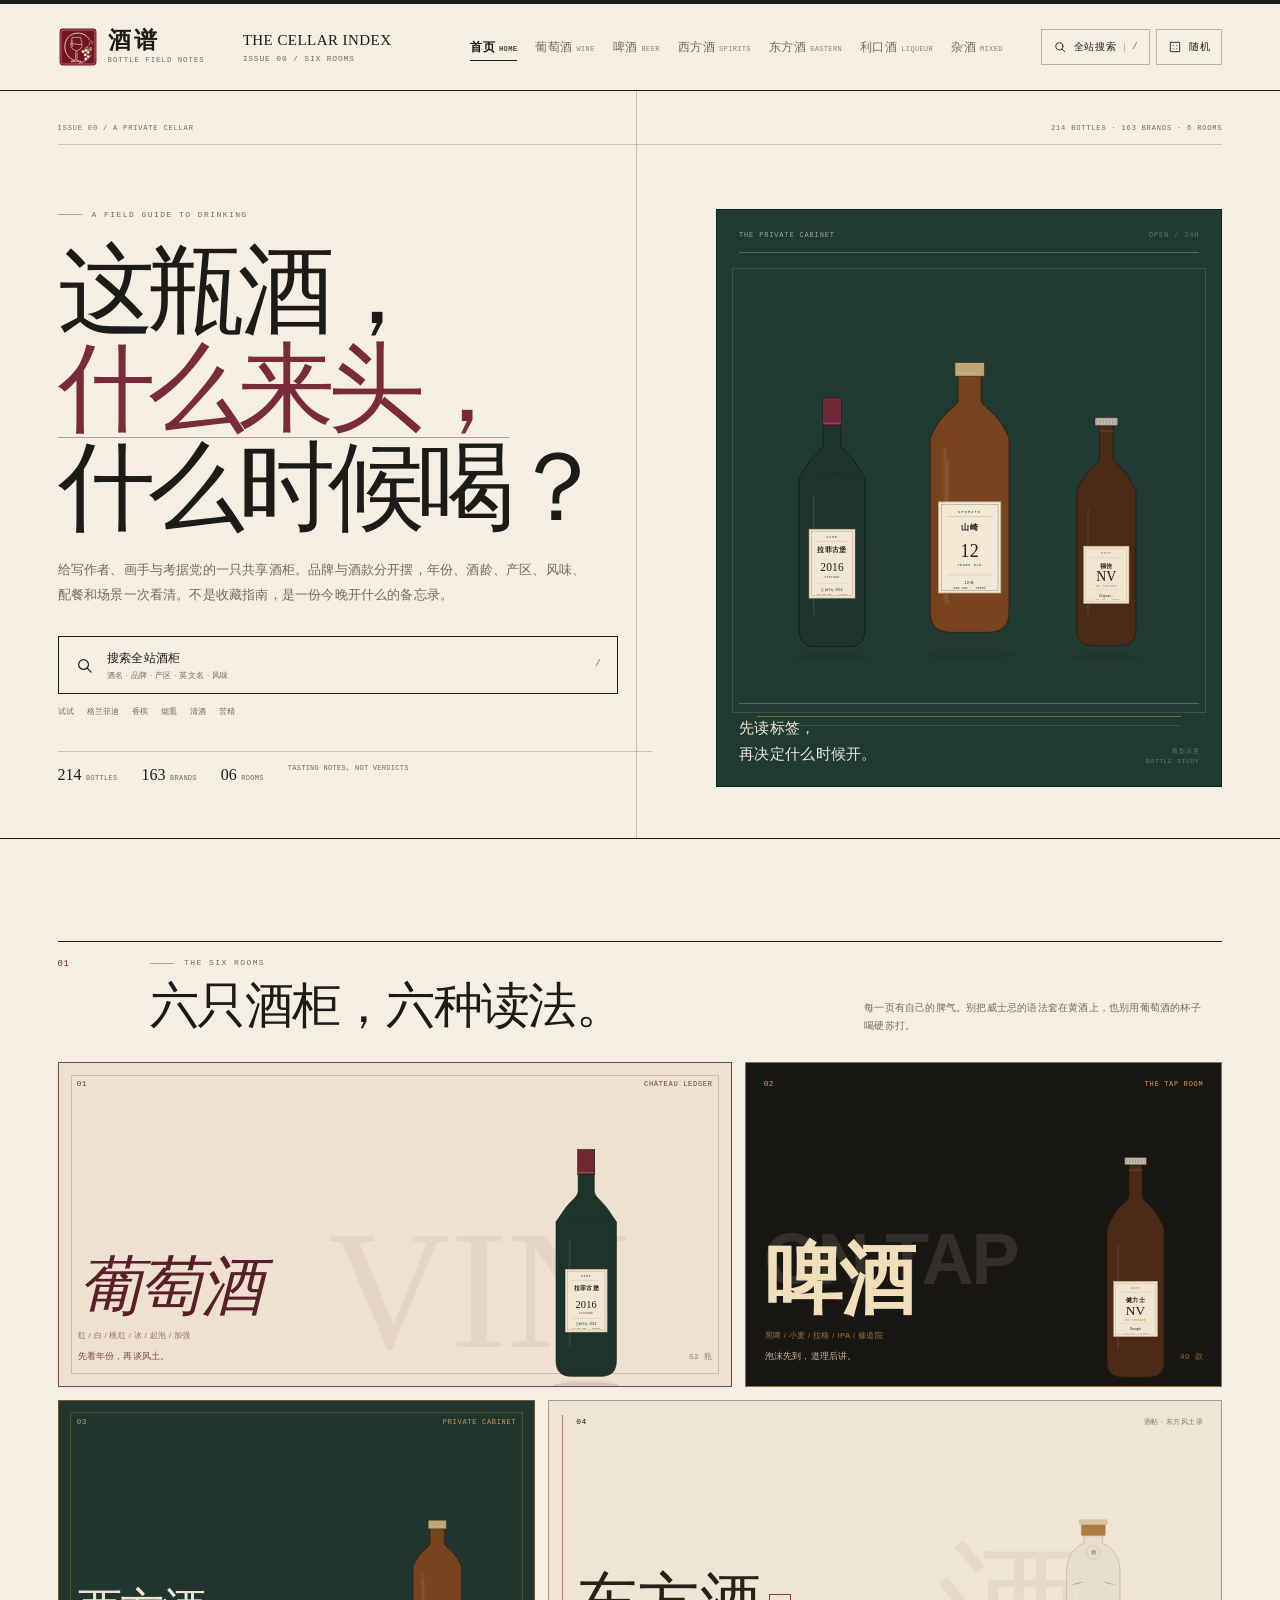
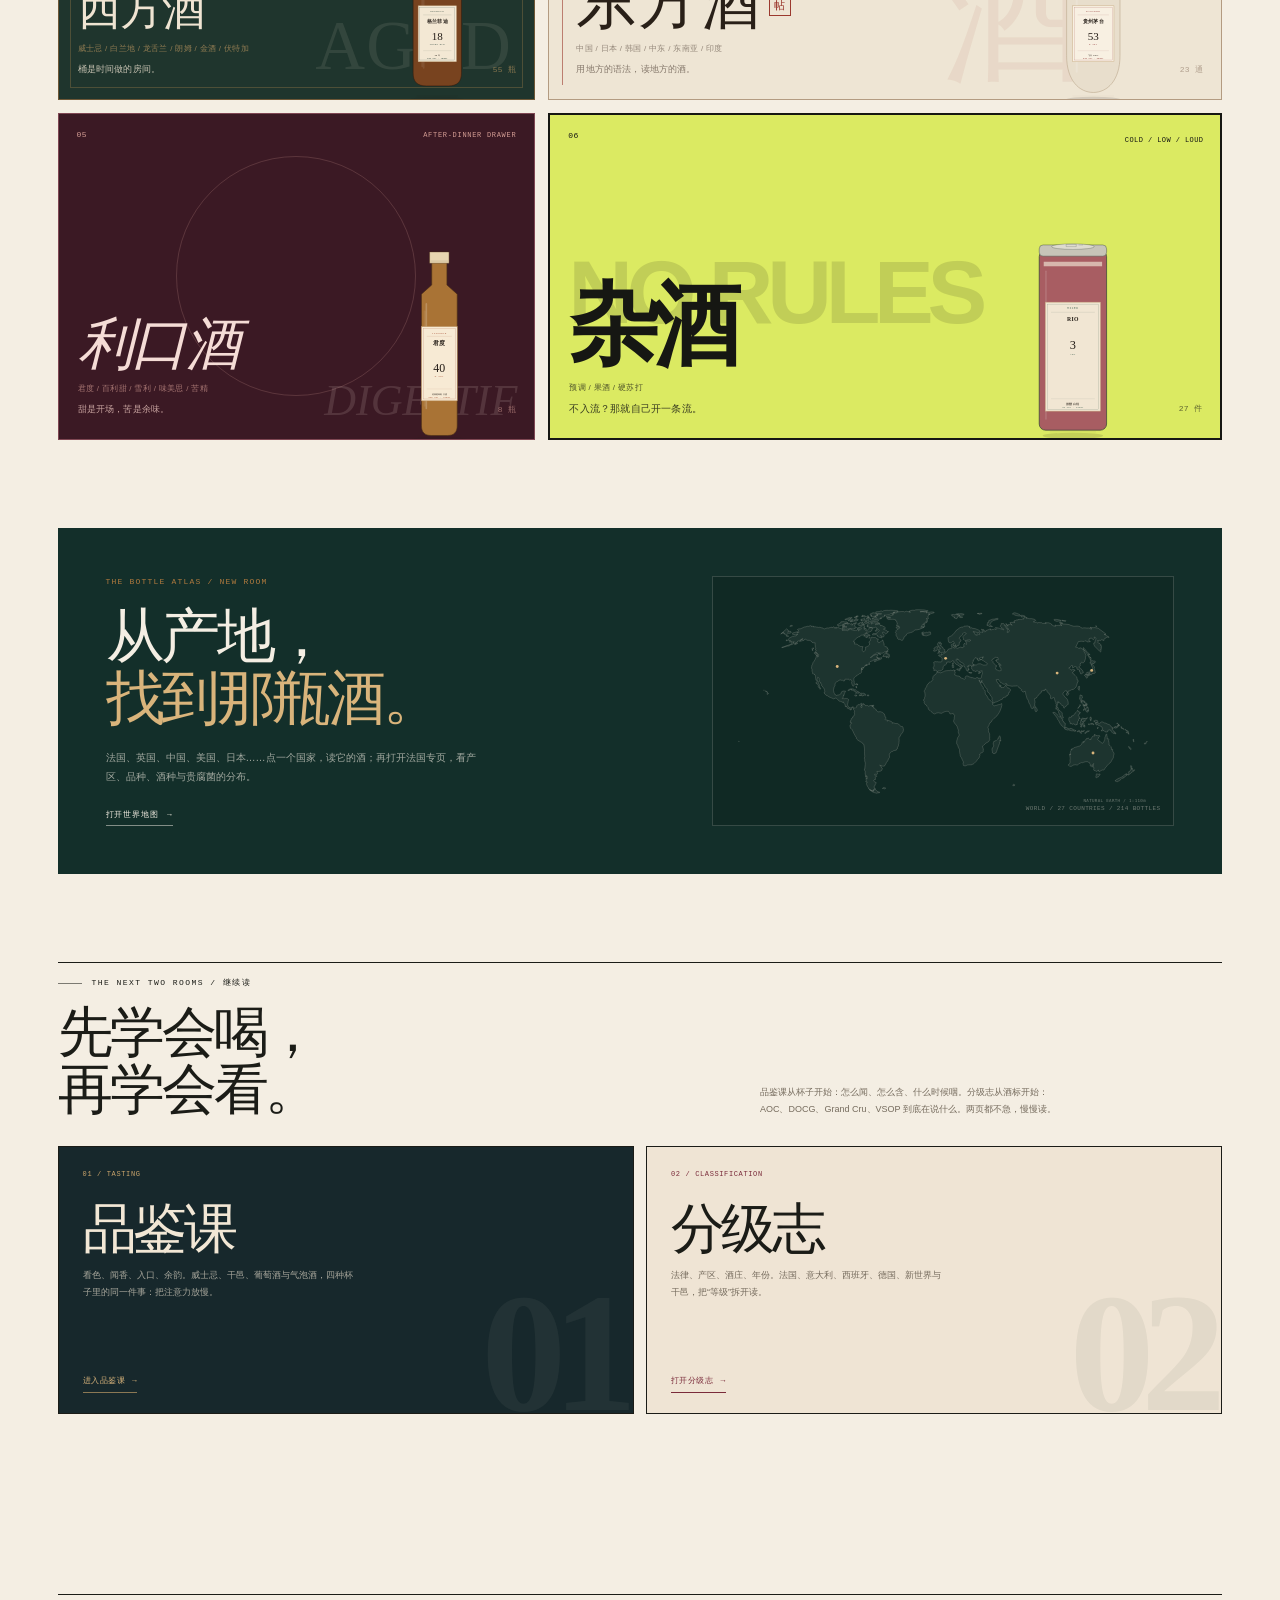
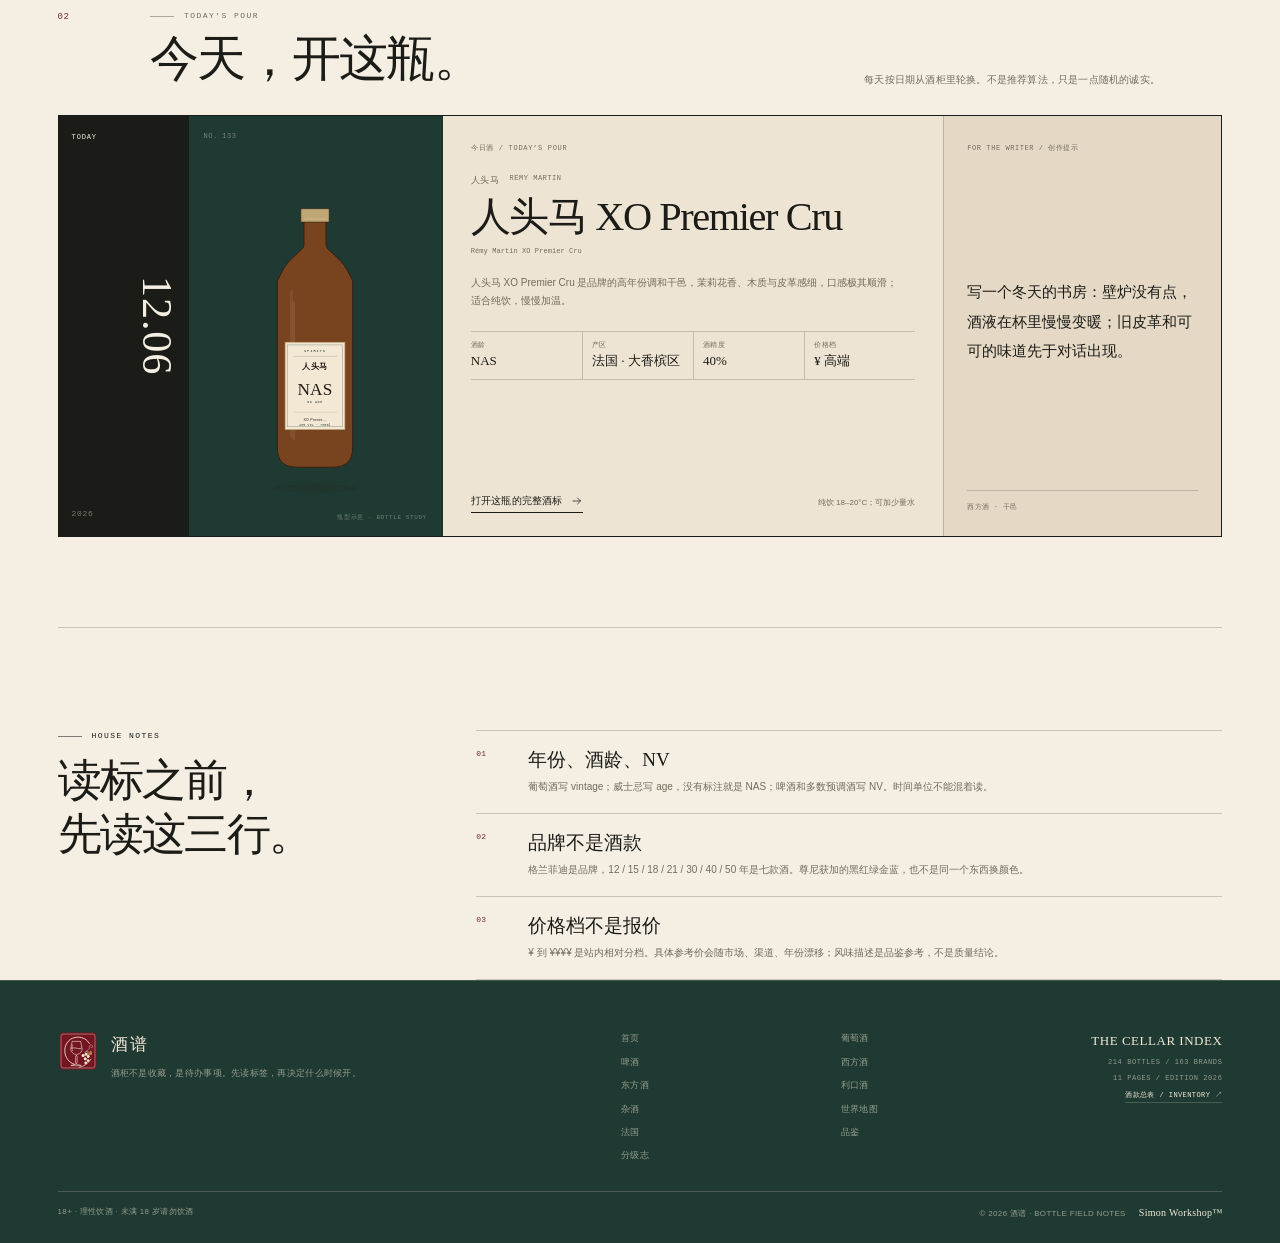
==== index.html @ 6ea775eb "Initial commit: 酒谱 alcohol_map" ====
<!doctype html>
<html lang="zh-CN">
<head>
<meta charset="utf-8">
<meta name="viewport" content="width=device-width, initial-scale=1">
<meta name="color-scheme" content="light">
<meta name="theme-color" content="#f4eee3">
<title>酒谱 · 这瓶酒，什么来头，什么时候喝？</title>
<meta name="description" content="A field guide to bottles, labels and the right moment to open them.">
<link rel="icon" href="favicon.svg" type="image/svg+xml">
<link rel="stylesheet" href="styles.css">
<link rel="stylesheet" href="css/core.css">
<link rel="stylesheet" href="css/home.css">
</head>
<body data-page="home" class="page-home">
<div class="page-veil" aria-hidden="true">
  <div class="page-veil-inner">
    <span class="page-veil-no">00 / INDEX</span>
    <strong>酒谱</strong>
    <em>THE CELLAR INDEX</em>
    <span class="page-veil-line"></span>
    <small>A FIELD GUIDE TO DRINKING · 酒谱</small>
  </div>
</div>
<a class="skip-link" href="#main">跳到主要内容</a><header class="app-head head-home">
  <div class="head-shell shell">
    <a class="app-brand" href="index.html" aria-label="酒谱首页">
      <span class="brand-seal" aria-hidden="true">谱</span>
      <span class="brand-type">酒谱<small>BOTTLE FIELD NOTES</small></span>
    </a>
    <div class="head-context"><strong>THE CELLAR INDEX</strong><span>ISSUE 00 / SIX ROOMS</span></div>
    <nav class="app-nav" aria-label="酒类导航">
        <a class="app-nav-link" href="index.html" aria-current="page"><span>首页</span><small>HOME</small></a>
        <a class="app-nav-link" href="wine.html"><span>葡萄酒</span><small>WINE</small></a>
        <a class="app-nav-link" href="beer.html"><span>啤酒</span><small>BEER</small></a>
        <a class="app-nav-link" href="spirits.html"><span>西方酒</span><small>SPIRITS</small></a>
        <a class="app-nav-link" href="eastern.html"><span>东方酒</span><small>EASTERN</small></a>
        <a class="app-nav-link" href="liqueur.html"><span>利口酒</span><small>LIQUEUR</small></a>
        <a class="app-nav-link" href="mixed.html"><span>杂酒</span><small>MIXED</small></a>
    </nav>
    <div class="head-tools">
      <button class="tool-search" type="button" data-open-search aria-label="搜索全站，快捷键斜杠"><svg class="icon" viewBox="0 0 24 24" aria-hidden="true" focusable="false"><circle cx="10.8" cy="10.8" r="6.2"></circle><path d="m15.4 15.4 5 5"></path></svg><span>全站搜索</span><kbd>/</kbd></button>
      <button class="tool-random" type="button" data-random aria-label="随机一瓶"><svg class="icon" viewBox="0 0 24 24" aria-hidden="true" focusable="false"><rect x="4" y="4" width="16" height="16" rx="1"></rect><circle cx="9" cy="9" r="1" fill="currentColor" stroke="none"></circle><circle cx="15" cy="9" r="1" fill="currentColor" stroke="none"></circle><circle cx="9" cy="15" r="1" fill="currentColor" stroke="none"></circle><circle cx="15" cy="15" r="1" fill="currentColor" stroke="none"></circle></svg><span>随机</span></button>
    </div>
  </div>
</header>
<main id="main" class="home-page">
  <section class="home-cover">
    <div class="cover-shell shell">
      <div class="cover-topline"><span>ISSUE 00 / A PRIVATE CELLAR</span><span><span data-total-bottles>214</span> BOTTLES · <span data-total-brands>163</span> BRANDS · 6 ROOMS</span></div>
      <div class="cover-grid">
        <div class="cover-copy">
          <p class="kicker">A FIELD GUIDE TO DRINKING</p>
          <h1 class="cover-title"><span>这瓶酒，</span><span><em>什么来头，</em></span><span>什么时候喝？</span></h1>
          <p class="cover-lede">给写作者、画手与考据党的一只共享酒柜。品牌与酒款分开摆，年份、酒龄、产区、风味、配餐和场景一次看清。不是收藏指南，是一份今晚开什么的备忘录。</p>
          <button class="cover-search" type="button" data-open-search>
            <svg class="icon" viewBox="0 0 24 24" aria-hidden="true" focusable="false"><circle cx="10.8" cy="10.8" r="6.2"></circle><path d="m15.4 15.4 5 5"></path></svg><span><strong>搜索全站酒柜</strong><small>酒名 · 品牌 · 产区 · 英文名 · 风味</small></span><kbd>/</kbd>
          </button>
          <div class="cover-shortcuts"><span>试试</span><button type="button" data-search-term="格兰菲迪">格兰菲迪</button><button type="button" data-search-term="香槟">香槟</button><button type="button" data-search-term="烟熏">烟熏</button><button type="button" data-search-term="清酒">清酒</button><button type="button" data-search-term="苦精">苦精</button></div>
          <div class="cover-stats">
            <span><strong data-total-bottles>—</strong> bottles</span>
            <span><strong data-total-brands>—</strong> brands</span>
            <span><strong data-total-categories>06</strong> rooms</span>
            <span>tasting notes, not verdicts</span>
          </div>
        </div>
        <aside class="cover-cabinet" aria-label="封面酒柜：三瓶代表酒，瓶型示意">
          <div class="cabinet-head"><span>THE PRIVATE CABINET</span><span>OPEN / 24H</span></div>
          <div class="cabinet-stage">
            <figure class="page-bottle cabinet-bottle cabinet-bottle-1">
  <span class="page-bottle-art" data-bottle-art="lafite-2016"></span>
  <figcaption>WINE · LAFITE 2016</figcaption>
</figure>
            <figure class="page-bottle cabinet-bottle cabinet-bottle-2">
  <span class="page-bottle-art" data-bottle-art="yamazaki-12"></span>
  <figcaption>SPIRITS · YAMAZAKI 12</figcaption>
</figure>
            <figure class="page-bottle cabinet-bottle cabinet-bottle-3">
  <span class="page-bottle-art" data-bottle-art="hoegaarden-white"></span>
  <figcaption>BEER · HOEGAARDEN</figcaption>
</figure>
          </div>
          <div class="cabinet-foot"><p>先读标签，<br>再决定什么时候开。</p><span>瓶型示意<br>BOTTLE STUDY</span></div>
        </aside>
      </div>
    </div>
  </section>

  <section class="rooms-section shell" id="categories" aria-labelledby="roomsHeading">
    <div class="section-marker"><span class="marker-no">01</span><p class="kicker">THE SIX ROOMS</p><h2 id="roomsHeading">六只酒柜，六种读法。</h2><p>每一页有自己的脾气。别把威士忌的语法套在黄酒上，也别用葡萄酒的杯子喝硬苏打。</p></div>
    <div class="rooms-grid">
      <a class="room-card room-wine" href="wine.html">
  <span class="room-no">01</span>
  <span class="room-en">CHÂTEAU LEDGER</span>
  <span class="room-art" data-bottle-art="lafite-2016" aria-hidden="true"></span>
  <strong class="room-title">葡萄酒</strong>
  <span class="room-types">红 / 白 / 桃红 / 冰 / 起泡 / 加强</span>
  <span class="room-note">先看年份，再谈风土。</span>
  <span class="room-count" data-category-count="wine">—</span>
  <span class="room-go">进入酒柜 <svg class="icon" viewBox="0 0 24 24" aria-hidden="true" focusable="false"><path d="M4 12h15"></path><path d="m13 6 6 6-6 6"></path></svg></span>
</a><a class="room-card room-beer" href="beer.html">
  <span class="room-no">02</span>
  <span class="room-en">THE TAP ROOM</span>
  <span class="room-art" data-bottle-art="guinness-draught" aria-hidden="true"></span>
  <strong class="room-title">啤酒</strong>
  <span class="room-types">黑啤 / 小麦 / 拉格 / IPA / 修道院</span>
  <span class="room-note">泡沫先到，道理后讲。</span>
  <span class="room-count" data-category-count="beer">—</span>
  <span class="room-go">进入酒柜 <svg class="icon" viewBox="0 0 24 24" aria-hidden="true" focusable="false"><path d="M4 12h15"></path><path d="m13 6 6 6-6 6"></path></svg></span>
</a><a class="room-card room-spirits" href="spirits.html">
  <span class="room-no">03</span>
  <span class="room-en">PRIVATE CABINET</span>
  <span class="room-art" data-bottle-art="glenfiddich-18" aria-hidden="true"></span>
  <strong class="room-title">西方酒</strong>
  <span class="room-types">威士忌 / 白兰地 / 龙舌兰 / 朗姆 / 金酒 / 伏特加</span>
  <span class="room-note">桶是时间做的房间。</span>
  <span class="room-count" data-category-count="spirits">—</span>
  <span class="room-go">进入酒柜 <svg class="icon" viewBox="0 0 24 24" aria-hidden="true" focusable="false"><path d="M4 12h15"></path><path d="m13 6 6 6-6 6"></path></svg></span>
</a><a class="room-card room-eastern" href="eastern.html">
  <span class="room-no">04</span>
  <span class="room-en">酒帖 · 东方风土录</span>
  <span class="room-art" data-bottle-art="moutai-feitian" aria-hidden="true"></span>
  <strong class="room-title">东方酒</strong>
  <span class="room-types">中国 / 日本 / 韩国 / 中东 / 东南亚 / 印度</span>
  <span class="room-note">用地方的语法，读地方的酒。</span>
  <span class="room-count" data-category-count="eastern">—</span>
  <span class="room-go">进入酒柜 <svg class="icon" viewBox="0 0 24 24" aria-hidden="true" focusable="false"><path d="M4 12h15"></path><path d="m13 6 6 6-6 6"></path></svg></span>
</a><a class="room-card room-liqueur" href="liqueur.html">
  <span class="room-no">05</span>
  <span class="room-en">AFTER-DINNER DRAWER</span>
  <span class="room-art" data-bottle-art="cointreau-orange" aria-hidden="true"></span>
  <strong class="room-title">利口酒</strong>
  <span class="room-types">君度 / 百利甜 / 雪利 / 味美思 / 苦精</span>
  <span class="room-note">甜是开场，苦是余味。</span>
  <span class="room-count" data-category-count="liqueur">—</span>
  <span class="room-go">进入酒柜 <svg class="icon" viewBox="0 0 24 24" aria-hidden="true" focusable="false"><path d="M4 12h15"></path><path d="m13 6 6 6-6 6"></path></svg></span>
</a><a class="room-card room-mixed" href="mixed.html">
  <span class="room-no">06</span>
  <span class="room-en">THE COOLER ISSUE</span>
  <span class="room-art" data-bottle-art="rio-microv-peach" aria-hidden="true"></span>
  <strong class="room-title">杂酒</strong>
  <span class="room-types">预调 / 果酒 / 硬苏打</span>
  <span class="room-note">不入流？那就自己开一条流。</span>
  <span class="room-count" data-category-count="mixed">—</span>
  <span class="room-go">进入酒柜 <svg class="icon" viewBox="0 0 24 24" aria-hidden="true" focusable="false"><path d="M4 12h15"></path><path d="m13 6 6 6-6 6"></path></svg></span>
</a>
    </div>
  </section>

  <section class="home-atlas shell" aria-labelledby="homeAtlasHeading" data-reveal>
    <a class="home-atlas-link" href="map.html">
      <div class="home-atlas-copy">
        <span class="home-atlas-kicker">THE BOTTLE ATLAS / NEW ROOM</span>
        <h2 id="homeAtlasHeading">从产地，<br><em>找到那瓶酒。</em></h2>
        <p>法国、英国、中国、美国、日本……点一个国家，读它的酒；再打开法国专页，看产区、品种、酒种与贵腐菌的分布。</p>
        <span class="home-atlas-cta">打开世界地图 <span aria-hidden="true">→</span></span>
      </div>
      <div class="home-atlas-map" aria-hidden="true">
        <img src="assets/world-mini.svg" alt="">
        <span class="home-atlas-coord">WORLD / 27 COUNTRIES / 214 BOTTLES</span>
      </div>
    </a>
  </section>

  <section class="home-study shell" aria-labelledby="studyHeading" data-reveal>
    <div class="home-study-head">
      <div>
        <p class="kicker">THE NEXT TWO ROOMS / 继续读</p>
        <h2 id="studyHeading">先学会喝，<br>再学会看。</h2>
      </div>
      <p>品鉴课从杯子开始：怎么闻、怎么含、什么时候咽。分级志从酒标开始：AOC、DOCG、Grand Cru、VSOP 到底在说什么。两页都不急，慢慢读。</p>
    </div>
    <div class="study-grid">
      <a class="study-card study-tasting" href="tasting.html">
        <span class="study-no">01 / TASTING</span>
        <span class="study-watermark" aria-hidden="true">01</span>
        <h3>品鉴课</h3>
        <p>看色、闻香、入口、余韵。威士忌、干邑、葡萄酒与气泡酒，四种杯子里的同一件事：把注意力放慢。</p>
        <span class="study-cta">进入品鉴课 <span aria-hidden="true">→</span></span>
      </a>
      <a class="study-card study-classification" href="classification.html">
        <span class="study-no">02 / CLASSIFICATION</span>
        <span class="study-watermark" aria-hidden="true">02</span>
        <h3>分级志</h3>
        <p>法律、产区、酒庄、年份。法国、意大利、西班牙、德国、新世界与干邑，把“等级”拆开读。</p>
        <span class="study-cta">打开分级志 <span aria-hidden="true">→</span></span>
      </a>
    </div>
  </section>

  <section class="home-daily shell" aria-labelledby="todayHeading">
    <div class="section-marker"><span class="marker-no">02</span><p class="kicker">TODAY'S POUR</p><h2 id="todayHeading">今天，开这瓶。</h2><p>每天按日期从酒柜里轮换。不是推荐算法，只是一点随机的诚实。</p></div>
    <div id="todayMount"></div>
  </section>

  <section class="home-notes shell" aria-labelledby="notesHeading">
    <div class="notes-lead"><span class="kicker">HOUSE NOTES</span><h2 id="notesHeading">读标之前，<br>先读这三行。</h2></div>
    <div class="notes-list">
      <article class="note-row"><span>01</span><div><h3>年份、酒龄、NV</h3><p>葡萄酒写 vintage；威士忌写 age，没有标注就是 NAS；啤酒和多数预调酒写 NV。时间单位不能混着读。</p></div></article>
      <article class="note-row"><span>02</span><div><h3>品牌不是酒款</h3><p>格兰菲迪是品牌，12 / 15 / 18 / 21 / 30 / 40 / 50 年是七款酒。尊尼获加的黑红绿金蓝，也不是同一个东西换颜色。</p></div></article>
      <article class="note-row"><span>03</span><div><h3>价格档不是报价</h3><p>¥ 到 ¥¥¥¥ 是站内相对分档。具体参考价会随市场、渠道、年份漂移；风味描述是品鉴参考，不是质量结论。</p></div></article>
    </div>
  </section>
</main>
<footer class="app-foot">
  <div class="foot-shell shell">
    <div class="foot-brand">
      <span class="foot-seal" aria-hidden="true">谱</span>
      <div><strong>酒谱</strong><p>酒柜不是收藏，是待办事项。先读标签，再决定什么时候开。</p></div>
    </div>
    <nav class="foot-nav" aria-label="页脚导航">
      <a href="index.html">首页</a><a href="wine.html">葡萄酒</a><a href="beer.html">啤酒</a><a href="spirits.html">西方酒</a><a href="eastern.html">东方酒</a><a href="liqueur.html">利口酒</a><a href="mixed.html">杂酒</a><a href="map.html">世界地图</a><a href="france.html">法国</a><a href="tasting.html">品鉴</a><a href="classification.html">分级志</a>
    </nav>
    <div class="foot-data">
      <strong>THE CELLAR INDEX</strong>
      <span><span data-total-bottles>214</span> BOTTLES / <span data-total-brands>163</span> BRANDS</span>
      <span>11 PAGES / EDITION 2026</span>
      <a class="foot-inventory" href="inventory.svg" target="_blank" rel="noopener">酒款总表 / INVENTORY ↗</a>
    </div>
  </div>
  <div class="foot-legal shell">
    <span class="foot-warning">18+ · 理性饮酒 · 未满 18 岁请勿饮酒</span>
    <div class="foot-copy"><span>© <span data-current-year>2026</span> 酒谱 · BOTTLE FIELD NOTES</span><span class="foot-simon">Simon Workshop™</span></div>
  </div>
</footer>
<script src="data/bottles.js"></script>
<script src="app.js"></script>
</body>
</html>
---- styles.css ----
/* =========================================================================
   酒谱 · SHARED UI
   Reset + tokens + the shared search overlay, detail drawer and A5 print card.
   The v2 page systems live in css/core.css and css/<page>.css.
   No frameworks. No external assets.
   ========================================================================= */

:root {
  --paper: #f7f2e9;
  --paper-deep: #efe6d6;
  --paper-light: #fbf7ef;
  --ink: #211c17;
  --ink-soft: #5c5348;
  --ink-muted: #7c6f60;
  --bottle-green: #1f3a32;
  --bottle-green-deep: #142821;
  --amber: #b07a3e;
  --wine: #7a2b3a;
  --line: rgba(33, 28, 23, 0.14);
  --line-strong: rgba(33, 28, 23, 0.32);
  --line-gold: rgba(176, 122, 62, 0.48);
  --cream: #ede3d2;
  --serif: "Songti SC", "STSong", "Noto Serif CJK SC", "Source Han Serif SC", "SimSun", Georgia, "Times New Roman", serif;
  --sans: "Avenir Next", Avenir, "Helvetica Neue", "PingFang SC", "Hiragino Sans GB", "Microsoft YaHei", sans-serif;
  --mono: "SFMono-Regular", "Cascadia Mono", Menlo, Consolas, monospace;
  --max: 1280px;
  --gutter: clamp(20px, 4.6vw, 64px);
  --header-h: 78px;
  --ease: cubic-bezier(0.22, 1, 0.36, 1);
}

*,
*::before,
*::after {
  box-sizing: border-box;
}

html {
  scroll-behavior: smooth;
  -webkit-text-size-adjust: 100%;
}

body {
  margin: 0;
  background: var(--paper);
  color: var(--ink);
  font-family: var(--sans);
  font-size: 15px;
  line-height: 1.7;
  -webkit-font-smoothing: antialiased;
  text-rendering: optimizeLegibility;
}

body.is-locked {
  overflow: hidden;
}

::selection {
  background: var(--bottle-green);
  color: var(--paper);
}

img,
svg {
  display: block;
  max-width: 100%;
}

a {
  color: inherit;
}

button,
input,
select,
textarea {
  font: inherit;
  color: inherit;
}

button {
  cursor: pointer;
}

:focus-visible {
  outline: 2px solid var(--amber);
  outline-offset: 2px;
}

input[type="search"]::-webkit-search-cancel-button,
input[type="search"]::-webkit-search-decoration {
  display: none;
  -webkit-appearance: none;
}

p,
h1,
h2,
h3,
h4,
dl,
dd,
figure {
  margin: 0;
}

ul,
ol {
  margin: 0;
  padding: 0;
  list-style: none;
}

[hidden] {
  display: none !important;
}

.sr-only {
  position: absolute !important;
  width: 1px !important;
  height: 1px !important;
  padding: 0 !important;
  margin: -1px !important;
  overflow: hidden !important;
  clip: rect(0, 0, 0, 0) !important;
  white-space: nowrap !important;
  border: 0 !important;
}

.skip-link {
  position: fixed;
  z-index: 400;
  top: 12px;
  left: 12px;
  padding: 10px 16px;
  background: var(--ink);
  color: var(--paper);
  font-size: 12px;
  text-decoration: none;
  transform: translateY(-160%);
  transition: transform 0.2s var(--ease);
}

.skip-link:focus {
  transform: translateY(0);
}

.wrap {
  width: min(var(--max), calc(100% - var(--gutter) * 2));
  margin-inline: auto;
}

.eyebrow {
  display: flex;
  align-items: center;
  gap: 11px;
  font-size: 9px;
  font-weight: 600;
  line-height: 1.4;
  letter-spacing: 0.23em;
  text-transform: uppercase;
  color: var(--ink-muted);
}

.eyebrow::before {
  content: "";
  display: inline-block;
  width: 30px;
  height: 1px;
  flex: 0 0 auto;
  background: var(--amber);
}

.eyebrow.eyebrow-light {
  color: rgba(247, 242, 233, 0.64);
}

.eyebrow.eyebrow-light::before {
  background: var(--amber);
}

.serif {
  font-family: var(--serif);
}

.muted {
  color: var(--ink-muted);
}

.small {
  font-size: 11px;
}

.text-link {
  display: inline-flex;
  align-items: center;
  gap: 8px;
  border: 0;
  border-bottom: 1px solid var(--line-strong);
  background: none;
  padding: 0 0 4px;
  font-size: 12px;
  letter-spacing: 0.06em;
  text-decoration: none;
  transition: color 0.2s ease, border-color 0.2s ease, gap 0.2s ease;
}

.text-link:hover {
  color: var(--amber);
  border-color: var(--amber);
  gap: 13px;
}

.text-link svg {
  width: 13px;
  height: 13px;
}

.button {
  display: inline-flex;
  min-height: 48px;
  align-items: center;
  justify-content: center;
  gap: 10px;
  border: 1px solid var(--ink);
  border-radius: 0;
  background: var(--ink);
  color: var(--paper);
  padding: 13px 22px;
  font-size: 12px;
  font-weight: 600;
  line-height: 1.2;
  letter-spacing: 0.11em;
  text-decoration: none;
  transition: background 0.2s ease, color 0.2s ease, border-color 0.2s ease;
}

.button:hover {
  background: var(--bottle-green);
  border-color: var(--bottle-green);
}

.button-light {
  background: transparent;
  color: var(--paper);
  border-color: rgba(247, 242, 233, 0.4);
}

.button-light:hover {
  background: var(--paper);
  color: var(--ink);
  border-color: var(--paper);
}

.button svg {
  width: 15px;
  height: 15px;
}

.icon {
  width: 17px;
  height: 17px;
  flex: 0 0 auto;
  fill: none;
  stroke: currentColor;
  stroke-width: 1.5;
  stroke-linecap: round;
  stroke-linejoin: round;
}

/* ---------------------------------------------------------
   Drawer
   --------------------------------------------------------- */

.drawer-layer {
  position: fixed;
  z-index: 220;
  inset: 0;
  display: flex;
  justify-content: flex-end;
}

.drawer-backdrop {
  position: absolute;
  inset: 0;
  border: 0;
  background: rgba(21, 18, 15, 0.58);
  opacity: 0;
  transition: opacity 0.3s ease;
}

.drawer-layer.is-open .drawer-backdrop {
  opacity: 1;
}

.drawer {
  position: relative;
  z-index: 1;
  display: flex;
  width: min(720px, 100vw);
  height: 100%;
  flex-direction: column;
  overflow: hidden;
  background: var(--paper);
  color: #211c17;
  --ink-soft: #4d443a;
  --ink-muted: #635748;
  border-left: 1px solid rgba(247, 242, 233, 0.2);
  box-shadow: -20px 0 60px rgba(0, 0, 0, 0.14);
  transform: translateX(100%);
  transition: transform 0.42s var(--ease);
}

.drawer-layer.is-open .drawer {
  transform: translateX(0);
}

.drawer-close {
  position: absolute;
  z-index: 6;
  top: 17px;
  right: 17px;
  display: grid;
  width: 36px;
  height: 36px;
  place-items: center;
  border: 1px solid var(--ink);
  background: var(--cream);
  color: var(--ink);
  box-shadow: 0 1px 0 rgba(33, 28, 23, 0.12);
  transition: background 0.2s ease, color 0.2s ease, border-color 0.2s ease;
}

.drawer-close:hover {
  border-color: var(--ink);
  background: var(--ink);
  color: var(--cream);
}

.drawer-close .icon {
  width: 14px;
  height: 14px;
}

.drawer-scroll {
  height: 100%;
  overflow-y: auto;
  overscroll-behavior: contain;
  scrollbar-color: var(--amber) var(--paper-deep);
  scrollbar-width: thin;
}

.drawer-ribbon {
  position: relative;
  display: flex;
  min-height: 294px;
  align-items: flex-end;
  justify-content: center;
  overflow: hidden;
  background: var(--ink);
  color: var(--cream);
  padding: 31px 44px 30px;
  border-bottom: 1px solid var(--line-gold);
}

.drawer-ribbon::before {
  content: "";
  position: absolute;
  top: 19px;
  right: 18px;
  bottom: 18px;
  left: 18px;
  border: 1px solid rgba(237, 227, 210, 0.14);
}

.drawer-ribbon::after {
  content: "";
  position: absolute;
  right: 22%;
  bottom: 26px;
  left: 22%;
  height: 8px;
  border-top: 1px solid rgba(176, 122, 62, 0.7);
  border-bottom: 1px solid rgba(176, 122, 62, 0.32);
}

.drawer-ribbon-meta {
  position: absolute;
  z-index: 2;
  top: 24px;
  left: 35px;
  display: flex;
  flex-direction: column;
  gap: 5px;
  color: rgba(237, 227, 210, 0.53);
  font-family: var(--mono);
  font-size: 7px;
  line-height: 1.55;
  letter-spacing: 0.14em;
  text-transform: uppercase;
}

.drawer-ribbon-meta strong {
  color: var(--cream);
  font-family: var(--serif);
  font-size: 14px;
  font-weight: 500;
  letter-spacing: 0.05em;
}

.drawer-ribbon-side {
  position: absolute;
  z-index: 2;
  right: 35px;
  bottom: 31px;
  color: rgba(237, 227, 210, 0.42);
  font-family: var(--mono);
  font-size: 7px;
  line-height: 1.8;
  letter-spacing: 0.1em;
  text-align: right;
  text-transform: uppercase;
  writing-mode: vertical-rl;
}

.drawer-bottle-wrap {
  position: relative;
  z-index: 1;
  width: 177px;
  height: 236px;
  margin-bottom: 4px;
}

.drawer-bottle-wrap svg {
  width: 100%;
  height: 100%;
}

.drawer-content {
  padding: 30px 44px 41px;
}

.drawer-intro {
  border-bottom: 1px solid var(--line-strong);
  padding-bottom: 24px;
}

.drawer-brandline {
  display: flex;
  flex-wrap: wrap;
  align-items: center;
  gap: 6px 11px;
  color: var(--ink-soft);
  font-size: 11px;
  line-height: 1.6;
  letter-spacing: 0.06em;
}

.drawer-brandline .brand-en {
  color: var(--ink-muted);
  font-family: var(--mono);
  font-size: 8px;
  letter-spacing: 0.07em;
  text-transform: uppercase;
}

.drawer h2 {
  margin-top: 8px;
  font-family: var(--serif);
  font-size: clamp(31px, 4.8vw, 47px);
  font-weight: 500;
  line-height: 1.22;
  letter-spacing: -0.035em;
}

.drawer-enname {
  margin-top: 4px;
  color: var(--ink-muted);
  font-family: var(--mono);
  font-size: 8px;
  line-height: 1.7;
  letter-spacing: 0.025em;
}

.drawer-flags {
  display: flex;
  flex-wrap: wrap;
  gap: 5px;
  margin-top: 16px;
}

.drawer-flag {
  display: inline-flex;
  align-items: center;
  min-height: 22px;
  border: 1px solid var(--line);
  padding: 2px 8px;
  color: var(--ink-soft);
  font-size: 8px;
  line-height: 1.5;
  letter-spacing: 0.04em;
}

.drawer-flag.accent {
  border-color: var(--line-gold);
  color: var(--wine);
}

.drawer-notes {
  margin-top: 24px;
}

.drawer-notes .eyebrow {
  margin-bottom: 9px;
}

.drawer-notes p {
  color: var(--ink-soft);
  font-size: 12px;
  line-height: 1.95;
}

.spec-grid {
  display: grid;
  grid-template-columns: repeat(3, minmax(0, 1fr));
  border-top: 1px solid var(--line);
  border-left: 1px solid var(--line);
  margin-top: 22px;
}

.spec-item {
  min-width: 0;
  border-right: 1px solid var(--line);
  border-bottom: 1px solid var(--line);
  padding: 11px 12px 10px;
}

.spec-item dt {
  color: var(--ink-muted);
  font-size: 8px;
  line-height: 1.5;
  letter-spacing: 0.08em;
}

.spec-item dd {
  overflow-wrap: anywhere;
  margin-top: 2px;
  color: var(--ink);
  font-family: var(--serif);
  font-size: 14px;
  font-weight: 500;
  line-height: 1.55;
}

.spec-item dd small {
  color: var(--ink-muted);
  font-family: var(--mono);
  font-size: 7px;
  font-weight: 400;
  letter-spacing: 0.03em;
}

.drawer-section {
  margin-top: 27px;
}

.drawer-section-head {
  display: flex;
  align-items: baseline;
  justify-content: space-between;
  gap: 18px;
  border-bottom: 1px solid var(--line);
  padding-bottom: 9px;
}

.drawer-section-head h3 {
  font-family: var(--serif);
  font-size: 21px;
  font-weight: 600;
  line-height: 1.3;
  letter-spacing: 0.015em;
}

.drawer-section-head h3 small {
  margin-left: 8px;
  color: var(--ink-muted);
  font-family: var(--mono);
  font-size: 7px;
  font-weight: 400;
  letter-spacing: 0.12em;
  vertical-align: middle;
}

.drawer-section-head .section-note {
  color: var(--ink-muted);
  font-size: 8px;
  line-height: 1.5;
  letter-spacing: 0.04em;
  text-align: right;
}

.taste-columns {
  display: grid;
  grid-template-columns: repeat(2, minmax(0, 1fr));
  gap: 19px;
  padding-top: 14px;
}

.taste-block h4 {
  color: var(--ink-muted);
  font-family: var(--mono);
  font-size: 7px;
  font-weight: 400;
  line-height: 1.5;
  letter-spacing: 0.12em;
  text-transform: uppercase;
}

.taste-block h4 strong {
  margin-right: 5px;
  color: var(--ink);
  font-family: var(--sans);
  font-size: 10px;
  font-weight: 600;
  letter-spacing: 0.02em;
}

.tag-cloud {
  display: flex;
  flex-wrap: wrap;
  gap: 5px;
  margin-top: 8px;
}

.tag {
  display: inline-flex;
  min-height: 24px;
  align-items: center;
  border: 1px solid var(--line);
  padding: 2px 8px;
  color: var(--ink-soft);
  font-size: 9px;
  line-height: 1.45;
  letter-spacing: 0.02em;
}

.tag.solid {
  border-color: var(--bottle-green);
  background: var(--bottle-green);
  color: var(--paper);
}

.grape-grid {
  display: grid;
  gap: 8px;
  padding-top: 14px;
}

.grape-card {
  display: grid;
  grid-template-columns: minmax(120px, 0.9fr) minmax(0, 1.4fr);
  gap: 17px;
  border: 1px solid var(--line);
  padding: 11px 13px;
}

.grape-name {
  display: flex;
  align-items: center;
  flex-wrap: wrap;
  gap: 5px 8px;
}

.grape-name h4 {
  font-family: var(--serif);
  font-size: 16px;
  font-weight: 600;
  line-height: 1.4;
}

.harvest-tag {
  border: 1px solid var(--line-gold);
  color: var(--amber);
  padding: 0 4px;
  font-size: 7px;
  line-height: 1.6;
  letter-spacing: 0.03em;
}

.grape-bars {
  display: grid;
  gap: 4px;
}

.grape-bar {
  display: flex;
  align-items: center;
  gap: 8px;
}

.grape-bar span:first-child {
  width: 26px;
  flex: 0 0 auto;
  color: var(--ink-muted);
  font-size: 7px;
  line-height: 1.5;
}

.bar-track {
  display: flex;
  flex: 1;
  gap: 2px;
}

.bar-track i {
  height: 4px;
  flex: 1;
  background: var(--line);
}

.bar-track i.on {
  background: var(--wine);
}

.grape-bar b {
  width: 9px;
  color: var(--ink-muted);
  font-family: var(--mono);
  font-size: 7px;
  font-weight: 400;
}

.info-callout {
  display: flex;
  align-items: center;
  justify-content: space-between;
  gap: 20px;
  border: 1px solid var(--line);
  padding: 14px 15px;
}

.info-callout .callout-label {
  color: var(--ink-muted);
  font-family: var(--mono);
  font-size: 7px;
  line-height: 1.5;
  letter-spacing: 0.1em;
  text-transform: uppercase;
}

.info-callout strong {
  display: block;
  margin-top: 1px;
  font-family: var(--serif);
  font-size: 17px;
  font-weight: 500;
}

.info-callout .callout-note {
  max-width: 24em;
  color: var(--ink-muted);
  font-size: 9px;
  line-height: 1.7;
  text-align: right;
}

.pairing-list {
  display: flex;
  flex-wrap: wrap;
  gap: 0;
  padding-top: 13px;
}

.pairing-list li {
  display: flex;
  align-items: center;
  gap: 8px;
  color: var(--ink-soft);
  font-size: 11px;
  line-height: 1.8;
}

.pairing-list li + li::before {
  content: "·";
  margin: 0 9px;
  color: var(--amber);
}

.drawer-editorial {
  display: grid;
  gap: 11px;
  margin-top: 27px;
}

.editorial-block {
  border-top: 1px solid var(--line-strong);
  padding-top: 11px;
}

.editorial-block h3 {
  display: flex;
  align-items: baseline;
  gap: 8px;
  font-family: var(--serif);
  font-size: 17px;
  font-weight: 600;
  line-height: 1.4;
}

.editorial-block h3 span {
  color: var(--ink-muted);
  font-family: var(--mono);
  font-size: 7px;
  font-weight: 400;
  letter-spacing: 0.1em;
}

.editorial-block p {
  margin-top: 5px;
  color: var(--ink-soft);
  font-size: 11px;
  line-height: 1.9;
}

.editorial-block.lore p {
  font-family: var(--serif);
  font-size: 13px;
  line-height: 1.85;
}

.editorial-block.creative {
  border: 1px solid var(--line-gold);
  background: var(--paper-deep);
  padding: 15px;
}

.editorial-block.mistake {
  border: 1px solid var(--line);
  border-left: 2px solid var(--wine);
  padding: 13px 15px 12px;
}

.drawer-actions {
  display: flex;
  flex-wrap: wrap;
  align-items: center;
  justify-content: space-between;
  gap: 14px;
  margin-top: 31px;
  border-top: 1px solid var(--line-strong);
  padding-top: 18px;
}

.print-button {
  min-height: 42px;
  padding: 10px 15px;
  font-size: 10px;
}

.drawer-action-note {
  color: var(--ink-muted);
  font-size: 8px;
  line-height: 1.7;
  letter-spacing: 0.03em;
  text-align: right;
}

.drawer-action-note strong {
  display: block;
  color: var(--ink-soft);
  font-weight: 500;
}

/* ---------------------------------------------------------
   Search overlay
   --------------------------------------------------------- */

.search-layer {
  position: fixed;
  z-index: 250;
  inset: 0;
  display: flex;
  align-items: flex-start;
  justify-content: center;
  overflow-y: auto;
  background: rgba(21, 18, 15, 0.7);
  padding: clamp(20px, 7vh, 75px) 20px 32px;
}

.search-panel {
  display: flex;
  width: min(800px, 100%);
  max-height: min(730px, calc(100dvh - 100px));
  flex-direction: column;
  overflow: hidden;
  border: 1px solid var(--ink);
  background: var(--paper);
  box-shadow: 0 25px 80px rgba(0, 0, 0, 0.24);
  animation: search-in 0.32s var(--ease) both;
}

@keyframes search-in {
  from {
    opacity: 0;
    transform: translateY(-7px);
  }
  to {
    opacity: 1;
    transform: translateY(0);
  }
}

.search-panel-head {
  display: flex;
  align-items: center;
  justify-content: space-between;
  gap: 18px;
  border-bottom: 1px solid var(--line);
  padding: 15px 18px 13px;
}

.search-panel-head .eyebrow::before {
  width: 20px;
}

.search-close {
  display: grid;
  width: 28px;
  height: 28px;
  place-items: center;
  border: 1px solid var(--line);
  background: transparent;
  color: var(--ink-soft);
  transition: border-color 0.2s ease, background 0.2s ease, color 0.2s ease;
}

.search-close:hover {
  border-color: var(--ink);
  background: var(--ink);
  color: var(--paper);
}

.search-close .icon {
  width: 12px;
  height: 12px;
}

.search-input-wrap {
  display: flex;
  align-items: center;
  gap: 13px;
  border-bottom: 1px solid var(--ink);
  padding: 19px 20px 16px;
}

.search-input-wrap > .icon {
  width: 23px;
  height: 23px;
  color: var(--ink);
}

.search-input-wrap input {
  min-width: 0;
  flex: 1;
  border: 0;
  outline: 0;
  background: transparent;
  color: var(--ink);
  font-family: var(--serif);
  font-size: clamp(21px, 3.5vw, 30px);
  font-weight: 500;
  line-height: 1.4;
  letter-spacing: -0.025em;
}

.search-input-wrap input::placeholder {
  color: var(--ink-muted);
  font-weight: 400;
}

.search-clear {
  display: none;
  width: 25px;
  height: 25px;
  place-items: center;
  border: 1px solid var(--line);
  background: transparent;
  color: var(--ink-muted);
}

.search-input-wrap.has-value .search-clear {
  display: grid;
}

.search-clear .icon {
  width: 11px;
  height: 11px;
}

.search-quick {
  display: flex;
  flex-wrap: wrap;
  align-items: center;
  gap: 5px 8px;
  border-bottom: 1px solid var(--line);
  padding: 10px 20px 11px;
}

.search-quick-label {
  margin-right: 3px;
  color: var(--ink-muted);
  font-size: 8px;
  line-height: 1.5;
  letter-spacing: 0.08em;
}

.search-quick button {
  border: 1px solid var(--line);
  background: transparent;
  color: var(--ink-soft);
  padding: 2px 7px;
  font-size: 8px;
  line-height: 1.6;
  transition: border-color 0.2s ease, color 0.2s ease, background 0.2s ease;
}

.search-quick button:hover {
  border-color: var(--ink);
  background: var(--ink);
  color: var(--paper);
}

.search-scroll {
  overflow-y: auto;
  overscroll-behavior: contain;
  scrollbar-color: var(--amber) var(--paper-deep);
  scrollbar-width: thin;
}

.search-summary {
  display: block;
  padding: 13px 20px 9px;
  color: var(--ink-muted);
  font-size: 9px;
  line-height: 1.6;
  letter-spacing: 0.03em;
}

.search-summary strong {
  color: var(--ink);
  font-weight: 600;
}

.search-summary .muted {
  margin-left: 4px;
}

.search-brand-group {
  border-top: 1px solid var(--line);
}

.search-brand-head {
  display: flex;
  align-items: baseline;
  gap: 8px;
  background: var(--paper-deep);
  padding: 8px 20px 7px;
}

.search-brand-head h3 {
  font-family: var(--serif);
  font-size: 14px;
  font-weight: 600;
  line-height: 1.5;
}

.search-brand-head span {
  color: var(--ink-muted);
  font-family: var(--mono);
  font-size: 7px;
  line-height: 1.5;
  letter-spacing: 0.04em;
}

.search-brand-head .search-group-count {
  margin-left: auto;
  color: var(--ink-soft);
  font-family: var(--sans);
  font-size: 8px;
}

.search-hit {
  display: grid;
  grid-template-columns: minmax(0, 1fr) auto auto 13px;
  align-items: center;
  gap: 10px 13px;
  border-top: 1px solid rgba(33, 28, 23, 0.08);
  padding: 10px 20px;
  text-decoration: none;
  transition: background 0.18s ease;
}

.search-hit:hover {
  background: var(--paper-light);
}

.search-hit-main {
  min-width: 0;
}

.search-hit-name {
  overflow: hidden;
  color: var(--ink);
  font-family: var(--serif);
  font-size: 14px;
  font-weight: 600;
  line-height: 1.55;
  text-overflow: ellipsis;
  white-space: nowrap;
}

.search-hit-name mark,
.search-brand-head h3 mark {
  background: var(--amber);
  color: var(--paper);
  padding: 0 1px;
}

.search-hit-en {
  overflow: hidden;
  margin-top: 0;
  color: var(--ink-muted);
  font-family: var(--mono);
  font-size: 7px;
  line-height: 1.6;
  letter-spacing: 0.01em;
  text-overflow: ellipsis;
  white-space: nowrap;
}

.search-hit-cat {
  border: 1px solid var(--line);
  padding: 2px 6px;
  color: var(--ink-muted);
  font-size: 7px;
  line-height: 1.5;
  white-space: nowrap;
}

.search-hit-meta {
  color: var(--ink-muted);
  font-family: var(--mono);
  font-size: 7px;
  line-height: 1.6;
  text-align: right;
  white-space: nowrap;
}

.search-hit-arrow {
  color: var(--ink-muted);
}

.search-hit-arrow .icon {
  width: 12px;
  height: 12px;
  transition: transform 0.2s ease;
}

.search-hit:hover .search-hit-arrow .icon {
  transform: translateX(3px);
}

.search-empty-state {
  padding: 30px 20px 34px;
  text-align: center;
}

.search-empty-state .empty-mark {
  display: grid;
  width: 35px;
  height: 35px;
  place-items: center;
  margin: 0 auto 10px;
  border: 1px solid var(--line-strong);
  color: var(--ink-muted);
  font-family: var(--serif);
  font-size: 18px;
}

.search-empty-state h3 {
  font-family: var(--serif);
  font-size: 22px;
  font-weight: 500;
}

.search-empty-state p {
  margin: 5px auto 0;
  max-width: 30em;
  color: var(--ink-muted);
  font-size: 10px;
  line-height: 1.8;
}

.search-category-list {
  display: grid;
  grid-template-columns: repeat(2, minmax(0, 1fr));
  gap: 0;
  border-top: 1px solid var(--line);
}

.search-category-link {
  display: flex;
  align-items: center;
  justify-content: space-between;
  gap: 10px;
  border-right: 1px solid var(--line);
  border-bottom: 1px solid var(--line);
  padding: 12px 20px;
  text-decoration: none;
  transition: background 0.18s ease;
}

.search-category-link:nth-child(even) {
  border-right: 0;
}

.search-category-link:hover {
  background: var(--paper-deep);
}

.search-category-link strong {
  display: block;
  font-family: var(--serif);
  font-size: 16px;
  font-weight: 500;
  line-height: 1.5;
}

.search-category-link small {
  display: block;
  margin-top: 1px;
  color: var(--ink-muted);
  font-family: var(--mono);
  font-size: 7px;
  line-height: 1.5;
  letter-spacing: 0.05em;
  text-transform: uppercase;
}

.search-category-link .cat-count {
  color: var(--ink-muted);
  font-family: var(--mono);
  font-size: 8px;
  line-height: 1.5;
  white-space: nowrap;
}

.search-panel-foot {
  display: flex;
  align-items: center;
  justify-content: space-between;
  gap: 12px;
  border-top: 1px solid var(--line);
  padding: 9px 20px;
  color: var(--ink-muted);
  font-size: 8px;
  line-height: 1.5;
  letter-spacing: 0.03em;
}

.search-panel-foot kbd {
  margin: 0 2px;
  border: 1px solid var(--line);
  background: var(--paper-deep);
  padding: 1px 4px;
  font-family: var(--mono);
  font-size: 7px;
}

/* ---------------------------------------------------------
   Toast
   --------------------------------------------------------- */

.toast {
  position: fixed;
  z-index: 300;
  right: 25px;
  bottom: 25px;
  max-width: min(330px, calc(100vw - 40px));
  border: 1px solid var(--ink);
  background: var(--ink);
  color: var(--paper);
  padding: 10px 14px;
  font-size: 10px;
  line-height: 1.7;
  letter-spacing: 0.03em;
  animation: toast-in 0.25s var(--ease) both;
}

@keyframes toast-in {
  from {
    opacity: 0;
    transform: translateY(6px);
  }
  to {
    opacity: 1;
    transform: translateY(0);
  }
}

/* ---------------------------------------------------------
   Print label card (hidden on screen)
   --------------------------------------------------------- */

.print-label {
  display: none;
}

@media print {
  @page {
    size: A5 portrait;
    margin: 0;
  }

  html,
  body {
    background: #fff !important;
    width: 148mm;
    height: 210mm;
    margin: 0;
    padding: 0;
    overflow: visible !important;
  }

  body > *:not(.print-label) {
    display: none !important;
  }

  .print-label {
    display: block !important;
    position: relative;
    width: 148mm;
    height: 210mm;
    overflow: hidden;
    background: var(--paper);
    color: var(--ink);
    padding: 9mm;
    -webkit-print-color-adjust: exact;
    print-color-adjust: exact;
  }

  .print-label::after {
    content: "";
    position: absolute;
    inset: 4mm;
    border: 0.4pt solid var(--amber);
    pointer-events: none;
  }

  .print-inner {
    display: flex;
    height: 100%;
    flex-direction: column;
    border: 0.5pt solid var(--line-strong);
    padding: 7mm 6mm 6mm;
  }

  .print-topline {
    display: flex;
    align-items: center;
    justify-content: space-between;
    border-bottom: 0.5pt solid var(--line-strong);
    padding-bottom: 2.5mm;
    font-family: var(--mono);
    font-size: 6pt;
    letter-spacing: 0.12em;
    text-transform: uppercase;
  }

  .print-mark {
    color: var(--wine);
    font-family: var(--serif);
    font-size: 10pt;
    letter-spacing: 0.15em;
  }

  .print-main {
    display: grid;
    grid-template-columns: 34mm minmax(0, 1fr);
    gap: 5mm;
    border-bottom: 0.5pt solid var(--line-strong);
    padding: 5mm 0;
  }

  .print-visual {
    display: flex;
    height: 80mm;
    align-items: center;
    justify-content: center;
    border: 0.4pt solid var(--line);
    background: var(--paper-deep);
    padding: 3mm;
  }

  .print-visual svg {
    width: auto;
    height: 100%;
    max-width: 100%;
  }

  .print-headwrap {
    min-width: 0;
  }

  .print-kicker {
    color: var(--ink-muted);
    font-family: var(--mono);
    font-size: 5.5pt;
    letter-spacing: 0.08em;
    text-transform: uppercase;
  }

  .print-brand {
    margin-top: 3mm;
    color: var(--ink-soft);
    font-size: 7pt;
    letter-spacing: 0.06em;
  }

  .print-title {
    margin-top: 1.5mm;
    font-family: var(--serif);
    font-size: 22pt;
    font-weight: 600;
    line-height: 1.22;
    letter-spacing: -0.02em;
  }

  .print-en {
    margin-top: 1.5mm;
    color: var(--ink-muted);
    font-family: var(--mono);
    font-size: 5.5pt;
    line-height: 1.5;
  }

  .print-mini-specs {
    display: grid;
    grid-template-columns: repeat(2, minmax(0, 1fr));
    margin-top: 4mm;
    border-top: 0.4pt solid var(--line);
    border-left: 0.4pt solid var(--line);
  }

  .print-mini-specs div {
    border-right: 0.4pt solid var(--line);
    border-bottom: 0.4pt solid var(--line);
    padding: 1.5mm 2mm;
  }

  .print-mini-specs dt {
    color: var(--ink-muted);
    font-size: 5pt;
    letter-spacing: 0.07em;
  }

  .print-mini-specs dd {
    margin-top: 0.5mm;
    font-family: var(--serif);
    font-size: 8pt;
    font-weight: 500;
    line-height: 1.4;
  }

  .print-taste {
    display: grid;
    grid-template-columns: repeat(2, minmax(0, 1fr));
    gap: 4mm;
    padding: 3mm 0;
    border-bottom: 0.5pt solid var(--line-strong);
  }

  .print-taste h3 {
    color: var(--ink-muted);
    font-family: var(--mono);
    font-size: 5.5pt;
    font-weight: 400;
    letter-spacing: 0.1em;
    text-transform: uppercase;
  }

  .print-taste p {
    margin-top: 1.5mm;
    color: var(--ink-soft);
    font-size: 7.5pt;
    line-height: 1.6;
  }

  .print-notes {
    padding: 3mm 0;
    border-bottom: 0.5pt solid var(--line);
  }

  .print-section-title {
    color: var(--ink-muted);
    font-family: var(--mono);
    font-size: 5pt;
    letter-spacing: 0.1em;
    text-transform: uppercase;
  }

  .print-notes p {
    margin-top: 1.5mm;
    color: var(--ink-soft);
    font-size: 7pt;
    line-height: 1.6;
  }

  .print-notes .print-pairing {
    color: var(--ink);
    font-family: var(--serif);
    font-size: 8pt;
  }

  .print-footer {
    display: flex;
    align-items: flex-end;
    justify-content: space-between;
    gap: 4mm;
    margin-top: auto;
    padding-top: 3mm;
    border-top: 0.5pt solid var(--line-strong);
    color: var(--ink-muted);
    font-size: 5.5pt;
    line-height: 1.6;
  }

  .print-footer strong {
    display: block;
    color: var(--ink);
    font-family: var(--serif);
    font-size: 7pt;
    font-weight: 500;
    letter-spacing: 0.05em;
  }

  .print-footer .print-simon {
    color: var(--ink);
    font-family: var(--serif);
    font-size: 6pt;
    letter-spacing: 0.03em;
    text-align: right;
  }
}

/* ---------------------------------------------------------
   Responsive
   --------------------------------------------------------- */

@media (max-width: 1180px) {
  .header-top {
    grid-template-columns: auto minmax(0, 1fr) auto;
    gap: 22px;
  }

  .main-nav {
    gap: 14px;
  }

  .nav-link {
    font-size: 11px;
  }

  .search-launch span,
  .random-launch span {
    display: none;
  }

  .search-launch {
    width: 40px;
    padding: 0;
  }

  .search-launch kbd {
    display: none;
  }

  .random-launch {
    width: 40px;
    padding: 0;
  }

  .home-hero {
    grid-template-columns: minmax(0, 1fr) minmax(330px, 0.82fr);
    gap: 40px;
  }

  .hero-cabinet {
    min-height: 505px;
  }

  .cabinet-scene {
    min-height: 344px;
  }

  .bottle-grid {
    grid-template-columns: repeat(3, minmax(0, 1fr));
  }

  .today-grid {
    grid-template-columns: minmax(200px, 0.67fr) minmax(0, 1.25fr);
  }

  .today-side {
    display: none;
  }

  .filter-panel {
    flex-direction: column;
    gap: 8px;
  }

  .filter-label-top {
    flex-direction: row;
    align-items: baseline;
    gap: 9px;
    padding-top: 0;
  }

  .filter-label-top span {
    display: none;
  }

  .filter-controls {
    width: 100%;
    grid-template-columns: repeat(4, minmax(0, 1fr));
  }
}

@media (max-width: 900px) {
  :root {
    --header-h: 70px;
  }

  .site-header {
    position: relative;
  }

  .header-top {
    grid-template-columns: minmax(0, 1fr) auto;
    gap: 12px;
    min-height: 65px;
  }

  .brand-mark {
    grid-row: 1;
    grid-column: 1;
  }

  .header-tools {
    grid-row: 1;
    grid-column: 2;
  }

  .brand-word small {
    display: none;
  }

  .main-nav {
    grid-row: 2;
    grid-column: 1 / -1;
    justify-content: flex-start;
    gap: 24px;
    margin-inline: calc(var(--gutter) * -1);
    padding: 0 var(--gutter) 8px;
    overflow-x: auto;
    border-top: 1px solid var(--line);
    padding-top: 7px;
    scrollbar-width: none;
  }

  .main-nav::-webkit-scrollbar {
    display: none;
  }

  .nav-link {
    flex: 0 0 auto;
    padding-top: 4px;
    font-size: 11px;
  }

  .header-tools {
    gap: 5px;
  }

  .search-launch,
  .random-launch {
    width: 35px;
    height: 35px;
  }

  .home-hero {
    grid-template-columns: minmax(0, 1fr);
    gap: 36px;
    padding-top: 40px;
  }

  .home-hero h1 {
    font-size: clamp(51px, 10vw, 76px);
  }

  .hero-cabinet {
    min-height: 440px;
  }

  .cabinet-scene {
    min-height: 300px;
  }

  .hero-copy {
    max-width: 640px;
  }

  .hero-search {
    width: min(100%, 500px);
  }

  .category-grid {
    grid-template-columns: repeat(2, minmax(0, 1fr));
  }

  .category-tile {
    min-height: 208px;
  }

  .section-heading {
    align-items: flex-start;
    flex-direction: column;
    gap: 8px;
  }

  .section-heading p {
    text-align: left;
  }

  .today-grid {
    grid-template-columns: minmax(180px, 0.62fr) minmax(0, 1.3fr);
  }

  .reading-grid {
    grid-template-columns: 1fr;
  }

  .reading-note {
    border-left: 0;
  }

  .page-hero {
    grid-template-columns: 1fr;
    gap: 26px;
    align-items: start;
  }

  .page-intro-box {
    max-width: 610px;
  }

  .page-stats {
    max-width: 500px;
  }

  .bottle-grid {
    grid-template-columns: repeat(2, minmax(0, 1fr));
  }

  .card-visual {
    height: 254px;
  }

  .card-bottle {
    width: 117px;
    height: 201px;
  }

  .footer-main {
    grid-template-columns: minmax(200px, 1fr) minmax(170px, 0.8fr);
    gap: 25px;
  }

  .footer-meta {
    grid-column: 1 / -1;
    flex-direction: row;
    align-items: center;
    justify-content: space-between;
    border-top: 1px solid var(--line);
    padding-top: 13px;
    text-align: left;
  }

  .footer-meta .footer-index {
    display: none;
  }

  .search-hit {
    grid-template-columns: minmax(0, 1fr) auto 13px;
  }

  .search-hit-cat {
    display: none;
  }

  .drawer-content {
    padding: 25px 29px 34px;
  }

  .drawer-ribbon {
    min-height: 260px;
    padding-bottom: 24px;
  }

  .drawer-bottle-wrap {
    width: 175px;
    height: 222px;
  }

  .drawer-close {
    top: 13px;
    right: 13px;
    width: 38px;
    height: 38px;
  }

  .drawer-ribbon-meta {
    top: 17px;
    left: 26px;
  }

  .drawer-ribbon-side {
    right: 24px;
    bottom: 24px;
  }
}

@media (max-width: 700px) {
  :root {
    --gutter: 20px;
  }

  body {
    font-size: 14px;
  }

  .header-top {
    min-height: 60px;
  }

  .brand-seal {
    width: 33px;
    height: 33px;
    font-size: 17px;
  }

  .brand-word b {
    font-size: 19px;
  }

  .header-tools {
    gap: 4px;
  }

  .main-nav {
    gap: 21px;
    padding-bottom: 7px;
  }

  .nav-link {
    font-size: 10px;
  }

  .nav-link small {
    font-size: 6px;
  }

  .home-hero {
    padding-top: 31px;
  }

  .home-hero h1 {
    margin: 16px 0 18px;
    font-size: clamp(43px, 12.5vw, 62px);
    line-height: 1.12;
    letter-spacing: -0.06em;
  }

  .hero-lede {
    font-size: 12px;
    line-height: 1.9;
  }

  .hero-search {
    min-height: 51px;
    margin-top: 26px;
    padding-inline: 13px;
  }

  .hero-search .search-placeholder strong {
    font-size: 11px;
  }

  .hero-search .search-placeholder small {
    font-size: 8px;
  }

  .hero-shortcuts {
    gap: 4px 10px;
    font-size: 8px;
  }

  .hero-shortcuts button {
    font-size: 8px;
  }

  .hero-cabinet {
    min-height: 390px;
    padding: 17px 17px 16px;
  }

  .hero-cabinet::before {
    top: 53px;
    right: 14px;
    bottom: 72px;
    left: 14px;
  }

  .hero-cabinet::after {
    bottom: 58px;
  }

  .cabinet-topline {
    padding-bottom: 11px;
    font-size: 7px;
  }

  .cabinet-scene {
    min-height: 273px;
    padding: 25px 0 25px;
  }

  .cabinet-bottle {
    width: 33%;
  }

  .cabinet-bottle-label {
    font-size: 6px;
  }

  .cabinet-shelf-note {
    padding-top: 11px;
  }

  .cabinet-shelf-note p {
    font-size: 12px;
  }

  .cabinet-shelf-note small {
    font-size: 6px;
  }

  .hero-meta {
    gap: 7px 18px;
    font-size: 7px;
  }

  .hero-meta strong {
    font-size: 10px;
  }

  .home-section {
    margin-top: 64px;
  }

  .section-heading {
    gap: 7px;
    padding-bottom: 11px;
  }

  .section-heading-copy {
    gap: 10px;
  }

  .section-heading h2 {
    font-size: 30px;
  }

  .section-heading h2 span {
    margin-left: 4px;
    font-size: 7px;
  }

  .section-heading p {
    font-size: 9px;
    line-height: 1.7;
  }

  .category-tile {
    min-height: 181px;
    padding: 15px 14px 14px;
  }

  .tile-en {
    font-size: 6.5px;
    letter-spacing: 0.11em;
  }

  .tile-index {
    font-size: 8px;
  }

  .category-tile h3 {
    margin-top: 21px;
    font-size: 24px;
  }

  .tile-types {
    margin-top: 4px;
    font-size: 8px;
    line-height: 1.7;
  }

  .tile-foot {
    padding-top: 13px;
  }

  .tile-count {
    font-size: 7px;
  }

  .tile-arrow {
    width: 23px;
    height: 23px;
  }

  .today-grid {
    grid-template-columns: 1fr;
  }

  .today-visual {
    min-height: 222px;
    border-right: 0;
    border-bottom: 1px solid var(--line-strong);
    padding: 19px 20px 24px;
  }

  .today-visual .today-bottle {
    width: 100px;
    height: 177px;
  }

  .today-body {
    padding: 21px 19px 19px;
  }

  .today-body h3 {
    margin-top: 13px;
    font-size: 29px;
  }

  .today-facts {
    display: grid;
    grid-template-columns: repeat(2, minmax(0, 1fr));
    margin-top: 17px;
  }

  .today-fact {
    min-width: 0;
    padding: 8px 10px 8px 0;
  }

  .today-fact + .today-fact {
    border-left: 0;
    padding-left: 0;
  }

  .today-fact:nth-child(even) {
    border-left: 1px solid var(--line);
    padding-left: 10px;
  }

  .today-fact:nth-child(n + 3) {
    border-top: 1px solid var(--line);
  }

  .today-fact strong {
    font-size: 13px;
  }

  .today-action {
    padding-top: 16px;
  }

  .reading-note {
    padding: 17px 16px;
  }

  .reading-note p {
    font-size: 11px;
    line-height: 1.9;
  }

  .page-hero {
    padding-top: 30px;
    padding-bottom: 27px;
  }

  .page-hero::before {
    top: 42%;
    font-size: 160px;
  }

  .page-hero h1 {
    margin-top: 14px;
    font-size: clamp(55px, 18vw, 78px);
  }

  .page-title-en {
    margin-top: 10px;
    font-size: 8px;
  }

  .page-intro-box {
    gap: 17px;
  }

  .page-intro {
    font-size: 12px;
    line-height: 1.85;
  }

  .page-stats {
    max-width: none;
  }

  .page-stat {
    padding-top: 9px;
  }

  .page-stat strong {
    font-size: 17px;
  }

  .page-stat span {
    font-size: 6.5px;
  }

  .catalog-section {
    padding-top: 29px;
  }

  .catalog-heading {
    align-items: stretch;
    flex-direction: column;
    gap: 11px;
    padding-bottom: 11px;
  }

  .catalog-heading h2 {
    font-size: 28px;
  }

  .catalog-heading-copy {
    align-items: baseline;
  }

  .local-search {
    width: 100%;
    max-width: none;
  }

  .filter-panel {
    gap: 10px;
    padding-top: 11px;
  }

  .filter-label-top {
    display: flex;
    justify-content: space-between;
    align-items: baseline;
  }

  .filter-label-top::after {
    content: "REFINE THE SHELF";
    color: var(--ink-muted);
    font-family: var(--mono);
    font-size: 6.5px;
    letter-spacing: 0.09em;
  }

  .filter-controls {
    grid-template-columns: repeat(2, minmax(0, 1fr));
    gap: 8px 12px;
  }

  .filter-reset {
    align-self: flex-start;
  }

  .filter-meta {
    min-height: 0;
    padding-top: 8px;
    font-size: 8px;
  }

  .price-note {
    width: 100%;
    text-align: left;
    font-size: 7.5px;
  }

  .bottle-grid {
    grid-template-columns: 1fr;
    gap: 14px;
    margin-top: 16px;
  }

  .card-visual {
    height: 252px;
    padding-top: 20px;
  }

  .card-bottle {
    width: 132px;
    height: 212px;
  }

  .card-ghost-mark {
    font-size: 56px;
  }

  .card-body {
    min-height: 215px;
    padding: 16px 16px 14px;
  }

  .card-title {
    font-size: 21px;
  }

  .card-brand {
    margin-top: 10px;
  }

  .pagination {
    gap: 10px;
    margin-top: 20px;
    padding-top: 12px;
  }

  .pagination-rule {
    display: none;
  }

  .pagination-controls {
    width: 100%;
    justify-content: space-between;
  }

  .page-button {
    width: 32px;
    height: 32px;
  }

  .footer-main {
    grid-template-columns: 1fr;
    gap: 22px;
  }

  .footer-brand p {
    max-width: 30em;
  }

  .footer-nav {
    grid-template-columns: repeat(3, minmax(0, 1fr));
    gap: 5px 15px;
  }

  .footer-meta {
    grid-column: auto;
    flex-wrap: wrap;
    gap: 5px 14px;
    padding-top: 11px;
  }

  .footer-bottom {
    align-items: flex-start;
    flex-direction: column;
    gap: 10px;
    margin-top: 23px;
  }

  .copyright-line {
    width: 100%;
    justify-content: space-between;
    gap: 10px;
  }

  .search-layer {
    padding: 0;
    background: var(--paper);
  }

  .search-panel {
    width: 100%;
    max-height: 100dvh;
    height: 100dvh;
    border: 0;
    box-shadow: none;
  }

  .search-panel-head {
    padding: 13px 16px 11px;
  }

  .search-input-wrap {
    gap: 9px;
    padding: 15px 16px 13px;
  }

  .search-input-wrap input {
    font-size: 23px;
  }

  .search-quick {
    gap: 5px;
    padding: 8px 16px 9px;
    overflow-x: auto;
    flex-wrap: nowrap;
    scrollbar-width: none;
  }

  .search-quick::-webkit-scrollbar {
    display: none;
  }

  .search-quick-label {
    flex: 0 0 auto;
  }

  .search-quick button {
    flex: 0 0 auto;
  }

  .search-summary {
    padding: 10px 16px 8px;
    font-size: 8px;
  }

  .search-brand-head {
    padding: 8px 16px 7px;
  }

  .search-hit {
    padding: 9px 16px;
    gap: 8px;
  }

  .search-hit-name {
    font-size: 13px;
  }

  .search-hit-meta {
    font-size: 6.5px;
  }

  .search-category-list {
    grid-template-columns: 1fr;
  }

  .search-category-link {
    border-right: 0;
    padding: 10px 16px;
  }

  .search-category-link:nth-child(even) {
    border-right: 0;
  }

  .search-panel-foot {
    padding: 8px 16px;
    font-size: 7px;
  }

  .search-panel-foot span:first-child {
    display: none;
  }

  .drawer {
    width: 100%;
    border-left: 0;
    box-shadow: none;
  }

  .drawer-ribbon {
    min-height: 244px;
    padding: 20px 19px 20px;
  }

  .drawer-ribbon::before {
    top: 12px;
    right: 12px;
    bottom: 12px;
    left: 12px;
  }

  .drawer-ribbon::after {
    bottom: 20px;
  }

  .drawer-ribbon-meta {
    top: 14px;
    left: 21px;
    font-size: 6px;
  }

  .drawer-ribbon-meta strong {
    font-size: 11px;
  }

  .drawer-ribbon-side {
    display: none;
  }

  .drawer-bottle-wrap {
    width: 135px;
    height: 190px;
  }

  .drawer-content {
    padding: 21px 19px 31px;
  }

  .drawer h2 {
    margin-top: 6px;
    font-size: 31px;
    line-height: 1.25;
  }

  .drawer-enname {
    font-size: 7px;
  }

  .drawer-flags {
    margin-top: 12px;
  }

  .drawer-notes {
    margin-top: 19px;
  }

  .drawer-notes p {
    font-size: 11px;
    line-height: 1.85;
  }

  .spec-grid {
    grid-template-columns: repeat(2, minmax(0, 1fr));
    margin-top: 18px;
  }

  .spec-item {
    padding: 9px 10px;
  }

  .spec-item dd {
    font-size: 13px;
  }

  .drawer-section {
    margin-top: 23px;
  }

  .drawer-section-head {
    align-items: flex-start;
    flex-direction: column;
    gap: 2px;
    padding-bottom: 7px;
  }

  .drawer-section-head h3 {
    font-size: 20px;
  }

  .drawer-section-head .section-note {
    text-align: left;
  }

  .taste-columns {
    gap: 14px;
    padding-top: 11px;
  }

  .tag {
    min-height: 23px;
    padding-inline: 7px;
    font-size: 8.5px;
  }

  .grape-card {
    grid-template-columns: 1fr;
    gap: 7px;
    padding: 10px 11px;
  }

  .grape-grid {
    padding-top: 11px;
  }

  .info-callout {
    align-items: flex-start;
    flex-direction: column;
    gap: 6px;
    padding: 11px 12px;
  }

  .info-callout .callout-note {
    max-width: none;
    text-align: left;
  }

  .pairing-list {
    padding-top: 10px;
  }

  .pairing-list li {
    font-size: 10px;
  }

  .editorial-block.lore p {
    font-size: 12px;
  }

  .editorial-block p {
    font-size: 10.5px;
    line-height: 1.85;
  }

  .drawer-editorial {
    margin-top: 23px;
  }

  .drawer-actions {
    align-items: stretch;
    flex-direction: column;
    gap: 9px;
    margin-top: 25px;
  }

  .drawer-actions .button {
    width: 100%;
  }

  .drawer-action-note {
    text-align: left;
  }

  .toast {
    right: 15px;
    bottom: 15px;
    max-width: calc(100vw - 30px);
  }
}

@media (max-width: 390px) {
  :root {
    --gutter: 16px;
  }

  .brand-word b {
    font-size: 18px;
  }

  .brand-mark {
    gap: 8px;
  }

  .brand-seal {
    width: 31px;
    height: 31px;
    font-size: 16px;
  }

  .search-launch,
  .random-launch {
    width: 33px;
    height: 33px;
  }

  .nav-link {
    font-size: 9.5px;
  }

  .home-hero h1 {
    font-size: 45px;
  }

  .hero-cabinet {
    min-height: 369px;
  }

  .cabinet-scene {
    min-height: 252px;
  }

  .cabinet-shelf-note small {
    display: none;
  }

  .category-tile {
    min-height: 172px;
    padding: 13px 12px 12px;
  }

  .category-tile h3 {
    font-size: 22px;
  }

  .tile-types {
    font-size: 7.5px;
  }

  .section-heading h2 {
    font-size: 28px;
  }

  .today-fact {
    min-width: 70px;
  }

  .card-visual {
    height: 244px;
  }

  .filter-controls {
    gap: 8px 9px;
  }

  .select-shell select {
    font-size: 9.5px;
  }

  .drawer-ribbon {
    min-height: 226px;
  }

  .drawer-bottle-wrap {
    width: 126px;
    height: 177px;
  }

  .drawer h2 {
    font-size: 28px;
  }
}

@media (prefers-reduced-motion: reduce) {
  html {
    scroll-behavior: auto;
  }

  *,
  *::before,
  *::after {
    animation-duration: 0.01ms !important;
    animation-iteration-count: 1 !important;
    transition-duration: 0.01ms !important;
  }
}
---- css/core.css ----
/* ==========================================================================
   酒谱 · v2 shared shell
   Pages carry their own visual system. This file only keeps the wayfinding,
   shared controls and editorial mechanics feeling reliable.
   ========================================================================== */

:root {
  --pg-bg: #f7f2e9;
  --pg-ink: #211c17;
  --pg-muted: #7b6f60;
  --pg-line: rgba(33, 28, 23, 0.18);
  --pg-strong-line: rgba(33, 28, 23, 0.42);
  --pg-accent: #7a2b3a;
  --pg-accent-2: #b07a3e;
  --pg-card: #f1e8d9;
  --pg-serif: "Songti SC", "STSong", "Noto Serif CJK SC", "Source Han Serif SC", "SimSun", Georgia, serif;
  --pg-sans: "Avenir Next", "Helvetica Neue", "PingFang SC", "Hiragino Sans GB", "Microsoft YaHei", sans-serif;
  --pg-narrow: "Arial Narrow", "Helvetica Neue", "PingFang SC", "Hiragino Sans GB", sans-serif;
  --pg-display: "PingFang SC", "Helvetica Neue", "Arial Black", sans-serif;
  --pg-mono: "SFMono-Regular", "Cascadia Mono", Menlo, Consolas, monospace;
  --pg-max: 1360px;
  --pg-gutter: clamp(18px, 4.5vw, 62px);
  --pg-ease: cubic-bezier(0.22, 1, 0.36, 1);
  --head-bg: transparent;
  --head-ink: var(--pg-ink);
  --head-muted: var(--pg-muted);
  --head-line: var(--pg-line);
  --head-height: 78px;
  --foot-bg: transparent;
  --foot-ink: var(--pg-ink);
  --foot-muted: var(--pg-muted);
  --foot-line: var(--pg-line);
}

html {
  overflow-x: hidden;
  scroll-behavior: smooth;
  -webkit-text-size-adjust: 100%;
}

body {
  min-width: 0;
  overflow-x: hidden;
  background: var(--pg-bg);
  color: var(--pg-ink);
  font-family: var(--pg-sans);
}

body.is-locked {
  overflow: hidden;
}

::selection {
  background: var(--pg-accent);
  color: var(--pg-bg);
}

button,
input,
select {
  font: inherit;
}

button {
  color: inherit;
}

a {
  color: inherit;
}

[hidden] {
  display: none !important;
}

.shell {
  width: min(var(--pg-max), calc(100% - var(--pg-gutter) * 2));
  margin-inline: auto;
}

.shell-narrow {
  width: min(980px, calc(100% - var(--pg-gutter) * 2));
  margin-inline: auto;
}

.sr-only {
  position: absolute !important;
  width: 1px !important;
  height: 1px !important;
  padding: 0 !important;
  margin: -1px !important;
  overflow: hidden !important;
  clip: rect(0, 0, 0, 0) !important;
  white-space: nowrap !important;
  border: 0 !important;
}

.icon {
  flex: 0 0 auto;
}

.kicker {
  display: flex;
  align-items: center;
  gap: 10px;
  margin: 0;
  font-family: var(--pg-mono);
  font-size: 8px;
  font-weight: 500;
  line-height: 1.5;
  letter-spacing: 0.18em;
  text-transform: uppercase;
}

.kicker::before {
  content: "";
  width: 24px;
  height: 1px;
  flex: 0 0 auto;
  background: currentColor;
  opacity: 0.55;
}

.fineprint {
  color: var(--pg-muted);
  font-size: 9px;
  line-height: 1.8;
  letter-spacing: 0.035em;
}

.mono-label {
  font-family: var(--pg-mono);
  font-size: 8px;
  line-height: 1.6;
  letter-spacing: 0.11em;
  text-transform: uppercase;
}

/* ---------- Shared header shell ---------- */

.app-head {
  position: sticky;
  z-index: 90;
  top: 0;
  background: var(--head-bg);
  color: var(--head-ink);
  border-bottom: 1px solid var(--head-line);
}

.head-shell {
  display: flex;
  min-height: var(--head-height);
  align-items: center;
  gap: clamp(18px, 3vw, 38px);
}

.app-brand {
  display: inline-flex;
  flex: 0 0 auto;
  align-items: center;
  gap: 10px;
  color: inherit;
  text-decoration: none;
}

.brand-seal {
  display: grid;
  width: 34px;
  height: 34px;
  place-items: center;
  border: 1px solid currentColor;
  font-family: var(--pg-serif);
  font-size: 17px;
  line-height: 1;
}

.brand-type {
  display: flex;
  flex-direction: column;
  gap: 1px;
  font-family: var(--pg-serif);
  font-size: 20px;
  font-weight: 600;
  line-height: 1.05;
  letter-spacing: 0.13em;
}

.brand-type small {
  color: var(--head-muted);
  font-family: var(--pg-mono);
  font-size: 7.2px;
  font-weight: 400;
  line-height: 1.4;
  letter-spacing: 0.15em;
  white-space: nowrap;
}

.head-context {
  display: flex;
  flex-direction: column;
  gap: 2px;
  margin-right: auto;
  color: var(--head-muted);
  font-family: var(--pg-mono);
  font-size: 8px;
  line-height: 1.5;
  letter-spacing: 0.1em;
  text-transform: uppercase;
}

.head-context strong {
  color: var(--head-ink);
  font-family: var(--pg-sans);
  font-size: 10px;
  font-weight: 500;
  letter-spacing: 0.07em;
}

.app-nav {
  display: flex;
  align-items: center;
  gap: clamp(12px, 1.7vw, 25px);
  margin-left: auto;
}

.app-nav-link {
  position: relative;
  display: inline-flex;
  align-items: baseline;
  gap: 4px;
  padding: 8px 0;
  color: var(--head-muted);
  font-size: 12px;
  line-height: 1.2;
  letter-spacing: 0.035em;
  text-decoration: none;
  white-space: nowrap;
  transition: color 0.2s ease;
}

.app-nav-link small {
  font-family: var(--pg-mono);
  font-size: 7px;
  letter-spacing: 0.05em;
  opacity: 0.8;
}

.app-nav-link::after {
  content: "";
  position: absolute;
  right: 50%;
  bottom: 1px;
  left: 50%;
  height: 1px;
  background: currentColor;
  transition: right 0.25s var(--pg-ease), left 0.25s var(--pg-ease);
}

.app-nav-link:hover,
.app-nav-link[aria-current="page"] {
  color: var(--head-ink);
}

.app-nav-link[aria-current="page"]::after,
.app-nav-link:hover::after {
  right: 0;
  left: 0;
}

.head-tools {
  display: flex;
  flex: 0 0 auto;
  align-items: center;
  gap: 6px;
}

.tool-search,
.tool-random {
  display: inline-flex;
  min-height: 36px;
  align-items: center;
  justify-content: center;
  gap: 7px;
  border: 1px solid var(--head-line);
  border-radius: 0;
  background: transparent;
  color: var(--head-ink);
  padding: 0 11px;
  font-size: 10px;
  line-height: 1;
  letter-spacing: 0.06em;
  transition: border-color 0.2s ease, background 0.2s ease, color 0.2s ease;
}

.tool-search kbd {
  margin-left: 1px;
  padding-left: 7px;
  border-left: 1px solid var(--head-line);
  color: var(--head-muted);
  font-family: var(--pg-mono);
  font-size: 9px;
}

.tool-search:hover,
.tool-random:hover {
  border-color: var(--head-ink);
}

.tool-search .icon,
.tool-random .icon {
  width: 14px;
  height: 14px;
}

/* ---------- Shared footer shell ---------- */

.app-foot {
  margin-top: clamp(64px, 9vw, 130px);
  background: var(--foot-bg);
  color: var(--foot-ink);
  border-top: 1px solid var(--foot-line);
}

.foot-shell {
  display: grid;
  grid-template-columns: minmax(220px, 1.1fr) minmax(260px, 0.9fr) auto;
  gap: clamp(24px, 4vw, 70px);
  align-items: start;
  padding: clamp(28px, 4vw, 50px) 0 27px;
}

.foot-brand {
  display: flex;
  align-items: flex-start;
  gap: 13px;
}

.foot-seal {
  display: grid;
  width: 32px;
  height: 32px;
  flex: 0 0 auto;
  place-items: center;
  border: 1px solid currentColor;
  font-family: var(--pg-serif);
  font-size: 16px;
}

.foot-brand strong {
  display: block;
  font-family: var(--pg-serif);
  font-size: 17px;
  font-weight: 500;
  letter-spacing: 0.14em;
}

.foot-brand p {
  max-width: 32em;
  margin-top: 5px;
  color: var(--foot-muted);
  font-size: 9px;
  line-height: 1.9;
  letter-spacing: 0.03em;
}

.foot-nav {
  display: grid;
  grid-template-columns: repeat(2, minmax(0, 1fr));
  gap: 8px 20px;
  align-content: start;
}

.foot-nav a {
  border-bottom: 1px solid transparent;
  color: var(--foot-muted);
  font-size: 9px;
  line-height: 1.6;
  letter-spacing: 0.05em;
  text-decoration: none;
  transition: color 0.2s ease, border-color 0.2s ease;
}

.foot-nav a:hover {
  border-color: var(--foot-line);
  color: var(--foot-ink);
}

.foot-data {
  display: flex;
  flex-direction: column;
  align-items: flex-end;
  gap: 5px;
  color: var(--foot-muted);
  font-family: var(--pg-mono);
  font-size: 7px;
  line-height: 1.6;
  letter-spacing: 0.08em;
  text-align: right;
  text-transform: uppercase;
}

.foot-data strong {
  color: var(--foot-ink);
  font-family: var(--pg-serif);
  font-size: 16px;
  font-weight: 500;
  letter-spacing: 0.04em;
}

.foot-legal {
  display: flex;
  align-items: center;
  justify-content: space-between;
  gap: 18px;
  border-top: 1px solid var(--foot-line);
  padding: 12px 0 18px;
}

.foot-warning,
.foot-copy {
  color: var(--foot-muted);
  font-size: 8px;
  line-height: 1.7;
  letter-spacing: 0.04em;
}

.foot-copy {
  display: flex;
  align-items: baseline;
  gap: 13px;
  text-align: right;
}

.foot-simon {
  color: var(--foot-ink);
  font-family: var(--pg-serif);
  font-size: 10px;
  letter-spacing: 0.03em;
  text-transform: none;
}

/* ---------- Local search ---------- */

.local-filter {
  display: flex;
  min-width: 0;
  align-items: center;
  gap: 9px;
  border-bottom: 1px solid var(--pg-line);
  padding: 5px 0 7px;
  transition: border-color 0.2s ease;
}

.local-filter:focus-within {
  border-color: var(--pg-ink);
}

.local-filter .icon {
  width: 15px;
  height: 15px;
  color: var(--pg-muted);
}

.local-filter input {
  width: 100%;
  min-width: 0;
  border: 0;
  outline: 0;
  background: transparent;
  color: var(--pg-ink);
  font-size: 11px;
  letter-spacing: 0.01em;
}

.local-filter input::placeholder {
  color: var(--pg-muted);
  opacity: 1;
}

.local-filter .local-clear {
  display: none;
  width: 18px;
  height: 18px;
  flex: 0 0 auto;
  place-items: center;
  border: 0;
  background: transparent;
  color: var(--pg-muted);
  padding: 0;
}

.local-filter.has-value .local-clear {
  display: grid;
}

.local-filter .local-clear .icon {
  width: 10px;
  height: 10px;
}

/* ---------- Filters ---------- */

.filter-field {
  display: flex;
  min-width: 0;
  flex-direction: column;
  gap: 4px;
}

.filter-field-name {
  color: var(--pg-muted);
  font-family: var(--pg-mono);
  font-size: 7px;
  line-height: 1.5;
  letter-spacing: 0.1em;
  text-transform: uppercase;
}

.filter-field-control {
  position: relative;
  display: flex;
  min-width: 0;
  align-items: center;
}

.filter-field-control select {
  width: 100%;
  min-width: 0;
  height: 30px;
  appearance: none;
  border: 0;
  border-bottom: 1px solid var(--pg-line);
  border-radius: 0;
  outline: 0;
  background: transparent;
  color: var(--pg-ink);
  padding: 0 18px 0 0;
  font-size: 10px;
  line-height: 1.2;
  cursor: pointer;
  transition: border-color 0.2s ease, color 0.2s ease;
}

.filter-field-control select:hover,
.filter-field-control select:focus {
  border-color: var(--pg-ink);
}

.filter-field-control select.is-active {
  border-color: var(--pg-accent);
  color: var(--pg-accent);
}

.filter-field-control .select-chevron {
  position: absolute;
  right: 0;
  width: 10px;
  height: 10px;
  color: var(--pg-muted);
  pointer-events: none;
}

.filter-reset {
  align-self: start;
  border: 0;
  border-bottom: 1px solid var(--pg-line);
  background: transparent;
  color: var(--pg-muted);
  padding: 2px 0 3px;
  font-size: 8px;
  line-height: 1.5;
  letter-spacing: 0.04em;
  white-space: nowrap;
  transition: color 0.2s ease, border-color 0.2s ease;
}

.filter-reset:hover:not(:disabled) {
  border-color: var(--pg-ink);
  color: var(--pg-ink);
}

.filter-reset:disabled {
  cursor: default;
  opacity: 0.4;
}

/* ---------- Applied filters / result line ---------- */

.active-chips {
  display: flex;
  flex-wrap: wrap;
  gap: 5px;
}

.active-chips:empty {
  display: none;
}

.chip {
  display: inline-flex;
  min-height: 22px;
  align-items: center;
  gap: 4px;
  border: 1px solid var(--pg-line);
  background: transparent;
  color: var(--pg-muted);
  padding: 2px 6px;
  font-size: 8px;
  line-height: 1.4;
  letter-spacing: 0.02em;
  transition: border-color 0.2s ease, color 0.2s ease;
}

.chip:hover {
  border-color: var(--pg-ink);
  color: var(--pg-ink);
}

.chip .icon {
  width: 8px;
  height: 8px;
}

.result-line {
  color: var(--pg-muted);
  font-size: 9px;
  line-height: 1.7;
  letter-spacing: 0.025em;
}

.result-line strong {
  color: var(--pg-ink);
  font-weight: 600;
}

.result-line .inline-reset {
  display: inline;
  border: 0;
  border-bottom: 1px solid var(--pg-line);
  background: transparent;
  color: inherit;
  padding: 0 0 1px;
  font-size: inherit;
  line-height: inherit;
}

.result-line .inline-reset:hover {
  border-color: var(--pg-ink);
  color: var(--pg-ink);
}

/* ---------- Pagination ---------- */

.pager {
  display: flex;
  flex-wrap: wrap;
  align-items: center;
  justify-content: space-between;
  gap: 15px 24px;
  border-top: 1px solid var(--pg-line);
  margin-top: 27px;
  padding-top: 14px;
}

.pager-summary {
  color: var(--pg-muted);
  font-size: 8.5px;
  line-height: 1.7;
  letter-spacing: 0.03em;
}

.pager-summary strong {
  color: var(--pg-ink);
  font-weight: 600;
}

.pager-controls {
  display: flex;
  align-items: center;
  gap: 4px;
}

.pager-btn {
  display: grid;
  width: 29px;
  height: 29px;
  place-items: center;
  border: 1px solid var(--pg-line);
  background: transparent;
  color: var(--pg-muted);
  padding: 0;
  font-family: var(--pg-mono);
  font-size: 9px;
  line-height: 1;
  transition: border-color 0.2s ease, color 0.2s ease, background 0.2s ease;
}

.pager-btn:hover:not(:disabled):not([aria-current="page"]) {
  border-color: var(--pg-ink);
  color: var(--pg-ink);
}

.pager-btn[aria-current="page"] {
  border-color: var(--pg-ink);
  background: var(--pg-ink);
  color: var(--pg-bg);
}

.pager-btn:disabled {
  cursor: default;
  opacity: 0.3;
}

.pager-btn .icon {
  width: 12px;
  height: 12px;
}

.pager-dots {
  display: grid;
  width: 18px;
  height: 29px;
  place-items: center;
  color: var(--pg-muted);
  font-family: var(--pg-mono);
  font-size: 9px;
}

.pager-rule {
  flex: 1;
  min-width: 12px;
  height: 1px;
  background: var(--pg-line);
}

/* ---------- Empty state ---------- */

.empty-state {
  display: flex;
  grid-column: 1 / -1;
  min-height: 280px;
  flex-direction: column;
  align-items: center;
  justify-content: center;
  gap: 8px;
  border: 1px solid var(--pg-line);
  padding: 38px 20px;
  text-align: center;
}

.empty-state .empty-mark {
  display: grid;
  width: 39px;
  height: 39px;
  place-items: center;
  border: 1px solid var(--pg-line);
  color: var(--pg-muted);
  font-family: var(--pg-serif);
  font-size: 20px;
}

.empty-state h3 {
  font-family: var(--pg-serif);
  font-size: 23px;
  font-weight: 500;
  line-height: 1.4;
}

.empty-state p {
  max-width: 33em;
  color: var(--pg-muted);
  font-size: 10px;
  line-height: 1.85;
}

.empty-state .empty-reset {
  margin-top: 5px;
  border: 0;
  border-bottom: 1px solid var(--pg-line);
  background: transparent;
  color: var(--pg-ink);
  padding: 0 0 3px;
  font-size: 10px;
}

/* ---------- Release card reset ---------- */

.release-card,
.release-card * {
  min-width: 0;
}

.release-link {
  color: inherit;
  text-decoration: none;
}

.release-title,
.release-en,
.release-brand,
.release-origin,
.release-flavors,
.release-extra {
  overflow-wrap: anywhere;
}

.release-bottle svg,
.release-visual svg {
  display: block;
  width: 100%;
  height: 100%;
}

/* Keep legacy injected utilities on their own type system. */
.search-layer,
.drawer-layer,
.toast,
.print-label {
  font-family: var(--sans);
}

/* ---------- Shared mobile shell ---------- */

@media (max-width: 1040px) {
  .head-context {
    display: none;
  }

  .app-nav {
    gap: 16px;
    margin-left: auto;
  }

  .app-nav-link small {
    display: none;
  }

  .tool-search span,
  .tool-random span {
    display: none;
  }

  .tool-search,
  .tool-random {
    width: 36px;
    padding: 0;
  }

  .tool-search kbd {
    display: none;
  }
}

@media (max-width: 820px) {
  :root {
    --head-height: 62px;
  }

  .app-head {
    position: relative;
  }

  .head-shell {
    display: grid;
    grid-template-columns: minmax(0, 1fr) auto;
    grid-template-areas:
      "brand tools"
      "nav nav";
    gap: 0 12px;
    min-height: 0;
    padding-top: 11px;
  }

  .app-brand {
    grid-area: brand;
  }

  .brand-type {
    font-size: 18px;
  }

  .brand-type small {
    font-size: 7px;
  }

  .app-nav {
    grid-area: nav;
    display: flex;
    justify-content: flex-start;
    gap: 21px;
    width: calc(100% + var(--pg-gutter) * 2);
    margin: 9px calc(var(--pg-gutter) * -1) 0;
    border-top: 1px solid var(--head-line);
    padding: 7px var(--pg-gutter) 8px;
    overflow-x: auto;
    scrollbar-width: none;
  }

  .app-nav::-webkit-scrollbar {
    display: none;
  }

  .app-nav-link {
    flex: 0 0 auto;
    padding: 1px 0;
    font-size: 11px;
  }

  .head-tools {
    grid-area: tools;
  }

  .tool-search,
  .tool-random {
    width: 35px;
    height: 35px;
  }

  .foot-shell {
    grid-template-columns: 1fr;
    gap: 22px;
  }

  .foot-nav {
    grid-template-columns: repeat(3, minmax(0, 1fr));
  }

  .foot-data {
    align-items: flex-start;
    text-align: left;
  }

  .foot-legal {
    align-items: flex-start;
    flex-direction: column;
    gap: 7px;
  }

  .foot-copy {
    width: 100%;
    justify-content: space-between;
    text-align: left;
  }
}

@media (max-width: 560px) {
  :root {
    --pg-gutter: 17px;
  }

  .brand-seal {
    width: 31px;
    height: 31px;
    font-size: 15px;
  }

  .brand-type {
    font-size: 17px;
  }

  .tool-search,
  .tool-random {
    width: 33px;
    height: 33px;
  }

  .foot-shell {
    padding-top: 23px;
  }

  .foot-brand p {
    font-size: 8px;
  }

  .pager {
    align-items: flex-start;
    flex-direction: column;
    gap: 9px;
  }

  .pager-rule {
    display: none;
  }

  .pager-controls {
    width: 100%;
    justify-content: space-between;
  }

  .pager-btn {
    width: 32px;
    height: 32px;
  }

  .empty-state {
    min-height: 220px;
  }
}

@media (prefers-reduced-motion: reduce) {
  html {
    scroll-behavior: auto;
  }

  *,
  *::before,
  *::after {
    animation-duration: 0.01ms !important;
    animation-iteration-count: 1 !important;
    transition-duration: 0.01ms !important;
  }
}


/* Brand directory inside the shared search overlay */
.search-brand-directory {
  border-top: 1px solid var(--line);
  padding: 14px 20px 17px;
}

.search-directory-head {
  display: flex;
  align-items: baseline;
  justify-content: space-between;
  gap: 16px;
  margin-bottom: 9px;
  color: var(--ink-muted);
  font-family: var(--pg-mono);
  font-size: 7px;
  line-height: 1.5;
  letter-spacing: 0.08em;
  text-transform: uppercase;
}

.search-directory-head small {
  color: var(--ink-muted);
  font-family: var(--pg-sans);
  font-size: 8px;
  letter-spacing: 0.02em;
  text-transform: none;
}

.search-brand-chips {
  display: flex;
  flex-wrap: wrap;
  gap: 5px;
}

.search-brand-chip {
  display: inline-flex;
  min-height: 25px;
  align-items: baseline;
  gap: 5px;
  border: 1px solid var(--line);
  background: transparent;
  color: var(--ink-soft);
  padding: 3px 7px;
  font-size: 9px;
  line-height: 1.5;
  transition: border-color 0.2s ease, color 0.2s ease, background 0.2s ease;
}

.search-brand-chip small {
  color: var(--ink-muted);
  font-family: var(--pg-mono);
  font-size: 6px;
  letter-spacing: 0.02em;
}

.search-brand-chip:hover {
  border-color: var(--ink);
  background: var(--paper-deep);
  color: var(--ink);
}

@media (max-width: 700px) {
  .search-brand-directory {
    padding: 12px 16px 14px;
  }

  .search-directory-head {
    align-items: flex-start;
    flex-direction: column;
    gap: 3px;
    margin-bottom: 7px;
  }

  .search-brand-chips {
    max-height: 102px;
    overflow-y: auto;
    scrollbar-width: thin;
  }

  .search-brand-chip {
    font-size: 8px;
  }
}

/* ==========================================================================
   MOTION SYSTEM
   One shared grammar: a cellar curtain, editorial reveals, a pointer lamp,
   drifting particles and a soft light across the label cards. Page CSS gives
   each room its own colour and timing.
   ========================================================================== */

:root {
  --veil-bg: var(--pg-ink);
  --veil-ink: var(--pg-bg);
  --veil-accent: var(--pg-accent-2);
  --aura-color: rgba(255, 255, 255, 0);
  --card-shine-color: rgba(255, 255, 255, 0.2);
  --card-shine-blend: soft-light;
  --mote-color: rgba(255, 255, 255, 0.2);
  --mote-radius: 50%;
}

/* Page curtain ------------------------------------------------------------ */

.page-veil {
  position: fixed;
  z-index: 500;
  inset: 0;
  display: grid;
  overflow: hidden;
  place-items: center;
  background: var(--veil-bg);
  color: var(--veil-ink);
  pointer-events: none;
  will-change: transform;
  animation: pg-veil-out 0.64s cubic-bezier(0.72, 0, 0.2, 1) 0.18s forwards;
}

.page-veil::before {
  content: "";
  position: absolute;
  inset: 22px;
  border: 1px solid currentColor;
  opacity: 0.15;
}

.page-veil::after {
  content: "";
  position: absolute;
  right: 0;
  bottom: 0;
  left: 0;
  height: 4px;
  background: var(--veil-accent);
  transform-origin: 0 50%;
  animation: pg-veil-rule 0.72s var(--pg-ease) 0.14s both;
}

.page-veil-inner {
  display: grid;
  justify-items: center;
  gap: 12px;
  text-align: center;
  animation: pg-veil-copy 0.55s var(--pg-ease) 0.05s both;
}

.page-veil-no {
  font-family: var(--pg-mono);
  font-size: 9px;
  letter-spacing: 0.26em;
  opacity: 0.66;
  text-transform: uppercase;
}

.page-veil-inner strong {
  font-family: var(--pg-serif);
  font-size: clamp(56px, 8.4vw, 122px);
  font-weight: 400;
  letter-spacing: 0.1em;
  line-height: 1;
}

.page-veil-inner em {
  font-family: var(--pg-serif);
  font-size: clamp(12px, 1.5vw, 18px);
  font-style: italic;
  letter-spacing: 0.06em;
  opacity: 0.8;
}

.page-veil-line {
  width: 58px;
  height: 1px;
  margin-top: 7px;
  background: var(--veil-accent);
}

.page-veil-inner small {
  font-family: var(--pg-mono);
  font-size: 8px;
  letter-spacing: 0.2em;
  opacity: 0.55;
  text-transform: uppercase;
}

@keyframes pg-veil-out {
  0% {
    visibility: visible;
    transform: translate3d(0, 0, 0);
  }
  100% {
    visibility: hidden;
    transform: translate3d(0, -102%, 0);
  }
}

@keyframes pg-veil-rule {
  from {
    transform: scaleX(0);
  }
  to {
    transform: scaleX(1);
  }
}

@keyframes pg-veil-copy {
  from {
    opacity: 0;
    transform: translateY(14px);
  }
  to {
    opacity: 1;
    transform: translateY(0);
  }
}

/* Reading progress + return to top ---------------------------------------- */

.scroll-progress {
  position: fixed;
  z-index: 95;
  top: 0;
  right: 0;
  left: 0;
  height: 2px;
  overflow: hidden;
  pointer-events: none;
}

.scroll-progress span {
  display: block;
  width: 100%;
  height: 100%;
  background: var(--pg-accent);
  transform: scaleX(0);
  transform-origin: 0 50%;
}

.to-top {
  position: fixed;
  z-index: 180;
  right: 22px;
  bottom: 22px;
  display: inline-flex;
  width: 46px;
  height: 46px;
  align-items: center;
  justify-content: center;
  border: 1px solid var(--pg-line);
  background: var(--pg-ink);
  color: var(--pg-bg);
  opacity: 0;
  padding: 0;
  visibility: hidden;
  flex-direction: column;
  gap: 1px;
  transform: translateY(10px);
  transition: opacity 0.25s ease, transform 0.35s var(--pg-ease), background 0.2s ease, color 0.2s ease, visibility 0.25s;
}

.to-top span {
  font-family: var(--pg-sans);
  font-size: 16px;
  line-height: 1;
}

.to-top small {
  font-family: var(--pg-mono);
  font-size: 6px;
  letter-spacing: 0.08em;
}

.to-top.is-visible {
  opacity: 1;
  visibility: visible;
  transform: translateY(0);
}

.to-top:hover {
  background: var(--pg-accent);
  color: var(--pg-bg);
}

/* Pointer lamp + bottle parallax ------------------------------------------ */

.cursor-aura {
  position: fixed;
  z-index: 70;
  top: 0;
  left: 0;
  width: 640px;
  height: 640px;
  margin: -320px 0 0 -320px;
  border-radius: 50%;
  background: radial-gradient(circle, var(--aura-color) 0%, transparent 67%);
  mix-blend-mode: screen;
  opacity: 0;
  pointer-events: none;
  transform: translate3d(var(--cursor-x, 50vw), var(--cursor-y, 50vh), 0);
  transition: opacity 0.45s ease, transform 0.12s linear;
  will-change: transform;
}

.has-pointer .cursor-aura {
  opacity: 1;
}

.has-motion .page-bottle-art {
  transition: transform 0.45s var(--pg-ease);
  will-change: transform;
}

.ambient-motes {
  position: absolute;
  z-index: 4;
  inset: 0;
  overflow: hidden;
  pointer-events: none;
}

.ambient-mote {
  position: absolute;
  left: var(--mote-x, 50%);
  top: var(--mote-y, 60%);
  width: var(--mote-size, 3px);
  height: var(--mote-size, 3px);
  border-radius: var(--mote-radius, 50%);
  background: var(--mote-color);
  opacity: 0;
  animation: pg-mote-drift var(--mote-duration, 14s) var(--mote-delay, 0s) infinite ease-in-out;
  will-change: transform, opacity;
}

@keyframes pg-mote-drift {
  0% {
    opacity: 0;
    transform: translate3d(0, 18px, 0) rotate(0deg);
  }
  18% {
    opacity: var(--mote-opacity, 0.4);
  }
  72% {
    opacity: var(--mote-opacity, 0.4);
  }
  100% {
    opacity: 0;
    transform: translate3d(var(--mote-drift, 24px), -120px, 0) rotate(160deg);
  }
}

/* Label-card light -------------------------------------------------------- */

.release-link {
  position: relative;
  --mx: 50%;
  --my: 50%;
}

.release-shine {
  position: absolute;
  z-index: 8;
  inset: 0;
  background: radial-gradient(circle 155px at var(--mx) var(--my), var(--card-shine-color), transparent 72%);
  mix-blend-mode: var(--card-shine-blend);
  opacity: 0;
  pointer-events: none;
  transition: opacity 0.28s ease;
}

.release-link:hover .release-shine,
.release-link:focus-visible .release-shine {
  opacity: 1;
}

/* Editorial reveal -------------------------------------------------------- */

html.has-reveal [data-reveal] {
  opacity: 0;
  transform: translate3d(0, 20px, 0);
  transition: opacity 0.8s var(--pg-ease), transform 0.8s var(--pg-ease);
  transition-delay: var(--reveal-delay, 0ms);
}

html.has-reveal [data-reveal].is-revealed {
  opacity: 1;
  transform: translate3d(0, 0, 0);
}

@media (max-width: 700px) {
  .cursor-aura {
    display: none;
  }

  .to-top {
    right: 15px;
    bottom: 15px;
    width: 42px;
    height: 42px;
  }

  .page-veil::before {
    inset: 13px;
  }

  .page-veil-inner {
    gap: 9px;
  }

  .page-veil-inner strong {
    font-size: clamp(48px, 16vw, 76px);
  }
}

@media print {
  .page-veil,
  .scroll-progress,
  .to-top,
  .cursor-aura,
  .ambient-motes {
    display: none !important;
  }
}

@media (prefers-reduced-motion: reduce) {
  .page-veil,
  .cursor-aura,
  .ambient-motes,
  .release-shine {
    display: none !important;
  }

  .has-motion .page-bottle-art {
    transform: none !important;
  }

  html.has-reveal [data-reveal] {
    opacity: 1 !important;
    transform: none !important;
    transition: none !important;
  }
}

/* Extra motion polish ------------------------------------------------------ */

.release-card {
  --tilt-x: 0;
  --tilt-y: 0;
  perspective: 900px;
}

.release-bottle {
  transform-style: preserve-3d;
}

@keyframes pg-object-float {
  from {
    transform: translateY(0);
  }
  to {
    transform: translateY(-5px);
  }
}

/* Search and drawer get a softer, more theatrical entrance. */

.search-layer:not([hidden]) {
  backdrop-filter: blur(3px);
  animation: pg-layer-fade 0.24s ease both;
}

.search-layer:not([hidden]) .search-panel {
  animation: pg-panel-in 0.42s var(--pg-ease) both;
}

.drawer-backdrop {
  backdrop-filter: blur(2px);
}

.drawer-layer.is-open .drawer-ribbon {
  animation: pg-drawer-ribbon 0.55s var(--pg-ease) 0.08s both;
}

.drawer-layer.is-open .drawer-bottle-wrap {
  animation: pg-drawer-bottle 0.65s var(--pg-ease) 0.14s both;
}

.drawer-layer.is-open .drawer-content {
  animation: pg-drawer-content 0.5s ease 0.1s both;
}

@keyframes pg-layer-fade {
  from {
    opacity: 0;
  }
  to {
    opacity: 1;
  }
}

@keyframes pg-panel-in {
  from {
    opacity: 0;
    transform: translateY(-13px) scale(0.992);
  }
  to {
    opacity: 1;
    transform: translateY(0) scale(1);
  }
}

@keyframes pg-drawer-ribbon {
  from {
    opacity: 0;
    transform: translateY(-8px);
  }
  to {
    opacity: 1;
    transform: translateY(0);
  }
}

@keyframes pg-drawer-bottle {
  from {
    opacity: 0;
    transform: translateY(22px) scale(0.97);
  }
  to {
    opacity: 1;
    transform: translateY(0) scale(1);
  }
}

@keyframes pg-drawer-content {
  from {
    opacity: 0;
    transform: translateY(10px);
  }
  to {
    opacity: 1;
    transform: translateY(0);
  }
}

@media (hover: none) {
  .release-shine {
    display: none;
  }
}

@media (prefers-reduced-motion: reduce) {
  .search-layer:not([hidden]),
  .search-layer:not([hidden]) .search-panel,
  .drawer-layer.is-open .drawer-ribbon,
  .drawer-layer.is-open .drawer-bottle-wrap,
  .drawer-layer.is-open .drawer-content {
    animation: none !important;
  }
}

@media (prefers-reduced-motion: reduce) {
  *,
  *::before,
  *::after {
    animation-delay: 0s !important;
    transition-delay: 0s !important;
  }
}

html.has-reveal [data-reveal]:focus-within {
  opacity: 1;
  transform: none;
  transition: none;
}

.search-hit {
  animation: pg-hit-in 0.32s var(--pg-ease) both;
}

@keyframes pg-hit-in {
  from {
    opacity: 0;
    transform: translateY(6px);
  }
  to {
    opacity: 1;
    transform: translateY(0);
  }
}

@media (prefers-reduced-motion: reduce) {
  .search-hit {
    animation: none !important;
  }
}


.app-brand .brand-seal {
  transition: transform 0.35s var(--pg-ease), background 0.2s ease, color 0.2s ease, border-color 0.2s ease;
}

.app-brand:hover .brand-seal {
  transform: rotate(-4deg) scale(1.04);
}

@media (prefers-reduced-motion: reduce) {
  .app-brand:hover .brand-seal {
    transform: none;
  }
}


.foot-inventory {
  color: var(--foot-ink);
  font-family: var(--pg-mono);
  font-size: 7px;
  line-height: 1.6;
  letter-spacing: 0.06em;
  text-decoration: none;
  border-bottom: 1px solid var(--foot-line);
  padding-bottom: 1px;
  transition: border-color 0.2s ease, opacity 0.2s ease;
}

.foot-inventory:hover {
  border-color: var(--foot-ink);
  opacity: 0.78;
}

/* ---------- Global wine emblem ---------- */
.brand-seal,
.foot-seal {
  width: 40px !important;
  height: 40px !important;
  border: 0 !important;
  border-radius: 0 !important;
  background-color: transparent !important;
  background-image: url("../assets/wine-logo.svg") !important;
  background-position: center !important;
  background-size: contain !important;
  background-repeat: no-repeat !important;
  box-shadow: none !important;
  color: transparent !important;
  font-size: 0 !important;
  line-height: 0 !important;
}

@media (max-width: 820px) {
  .brand-seal {
    width: 38px !important;
    height: 38px !important;
  }
}

@media (max-width: 560px) {
  .brand-seal {
    width: 36px !important;
    height: 36px !important;
  }

  .foot-seal {
    width: 36px !important;
    height: 36px !important;
  }
}
---- css/home.css ----
/* ==========================================================================
   00 / HOME — THE CELLAR INDEX
   A cover, a cabinet, six rooms. Warm paper, ink and bottle-green.
   ========================================================================== */

body.page-home {
  --pg-bg: #f4eee3;
  --pg-ink: #1b1c17;
  --pg-muted: #756b5d;
  --pg-line: rgba(27, 28, 23, 0.2);
  --pg-accent: #7a2b3a;
  --pg-accent-2: #b07a3e;
  --pg-card: #ece1cf;
  --head-bg: #f4eee3;
  --head-ink: #1b1c17;
  --head-muted: #756b5d;
  --head-line: rgba(27, 28, 23, 0.24);
  --foot-bg: #1f3a32;
  --foot-ink: #f1e7d6;
  --foot-muted: rgba(241, 231, 214, 0.56);
  --foot-line: rgba(241, 231, 214, 0.2);
  --veil-bg: #1f3a32;
  --veil-ink: #f4eee3;
  --veil-accent: #b07a3e;
  --mote-color: rgba(176, 122, 62, 0.5);
  --card-shine-color: rgba(255, 248, 235, 0.38);
  --card-shine-blend: soft-light;
  background: var(--pg-bg);
  color: var(--pg-ink);
}

.page-home .app-head {
  border-top: 4px solid var(--pg-ink);
  border-bottom: 1px solid var(--pg-ink);
  background: var(--pg-bg);
}

.page-home .head-shell {
  min-height: 86px;
}

.page-home .brand-seal {
  border-color: var(--pg-ink);
  background: var(--pg-ink);
  color: var(--pg-bg);
}

.page-home .brand-type {
  font-size: 23px;
}

.page-home .head-context strong {
  font-family: var(--pg-serif);
  font-size: 15px;
  font-weight: 500;
  letter-spacing: 0.03em;
}

.page-home .head-context span {
  font-size: 8px;
}

.page-home .app-nav {
  gap: 18px;
}

.page-home .app-nav-link {
  color: var(--pg-muted);
}

.page-home .app-nav-link[aria-current="page"] {
  color: var(--pg-ink);
  font-weight: 600;
}

.page-home .tool-search,
.page-home .tool-random {
  border-color: rgba(27, 28, 23, 0.28);
}

.page-home .app-foot {
  margin-top: 0;
}

/* Cover ------------------------------------------------------------------ */

.home-cover {
  position: relative;
  overflow: hidden;
  border-bottom: 1px solid var(--pg-ink);
}

.home-cover::before {
  content: "";
  position: absolute;
  top: 0;
  bottom: 0;
  left: calc(50% - 4px);
  width: 1px;
  background: var(--pg-line);
  pointer-events: none;
}

.cover-shell {
  position: relative;
  z-index: 1;
  padding-top: clamp(18px, 2.5vw, 32px);
}

.cover-topline {
  display: flex;
  align-items: center;
  justify-content: space-between;
  gap: 20px;
  border-bottom: 1px solid var(--pg-line);
  padding-bottom: 10px;
  color: var(--pg-muted);
  font-family: var(--pg-mono);
  font-size: 7px;
  line-height: 1.5;
  letter-spacing: 0.12em;
}

.cover-grid {
  display: grid;
  grid-template-columns: minmax(0, 1.08fr) minmax(430px, 0.92fr);
  gap: clamp(34px, 5vw, 76px);
  align-items: stretch;
  padding: clamp(34px, 5vw, 66px) 0 clamp(32px, 4vw, 52px);
}

.cover-copy {
  display: flex;
  min-width: 0;
  flex-direction: column;
  justify-content: center;
}

.cover-copy .kicker {
  color: var(--pg-muted);
}

.cover-title {
  margin: 20px 0 22px;
  font-family: var(--pg-serif);
  font-size: clamp(58px, 7.6vw, 108px);
  font-weight: 500;
  line-height: 1.01;
  letter-spacing: -0.07em;
}

.cover-title span {
  display: block;
  opacity: 0;
  transform: translateY(13px);
  animation: cover-line 0.8s var(--pg-ease) forwards;
}

.cover-title span:nth-child(2) {
  animation-delay: 0.08s;
}

.cover-title span:nth-child(3) {
  animation-delay: 0.15s;
}

.cover-title em {
  display: inline-block;
  color: var(--pg-accent);
  font-style: normal;
  border-bottom: 1px solid rgba(122, 43, 58, 0.45);
}

@keyframes cover-line {
  to {
    opacity: 1;
    transform: translateY(0);
  }
}

.cover-lede {
  max-width: 43em;
  color: var(--pg-muted);
  font-size: 12.5px;
  line-height: 1.95;
  letter-spacing: 0.015em;
}

.cover-search {
  display: flex;
  width: min(100%, 560px);
  min-height: 58px;
  align-items: center;
  gap: 13px;
  margin-top: 29px;
  border: 1px solid var(--pg-ink);
  border-radius: 0;
  background: transparent;
  color: var(--pg-ink);
  padding: 0 16px;
  text-align: left;
  transition: background 0.22s ease, color 0.22s ease;
}

.cover-search:hover {
  background: var(--pg-ink);
  color: var(--pg-bg);
}

.cover-search .icon {
  width: 19px;
  height: 19px;
}

.cover-search span {
  display: flex;
  flex: 1;
  flex-direction: column;
  gap: 1px;
}

.cover-search strong {
  font-size: 12px;
  font-weight: 500;
  letter-spacing: 0.03em;
}

.cover-search small {
  color: var(--pg-muted);
  font-size: 8px;
  letter-spacing: 0.04em;
  transition: color 0.22s ease;
}

.cover-search:hover small {
  color: rgba(244, 238, 227, 0.58);
}

.cover-search kbd {
  color: var(--pg-muted);
  font-family: var(--pg-mono);
  font-size: 9px;
  transition: color 0.22s ease;
}

.cover-search:hover kbd {
  color: var(--pg-bg);
}

.cover-shortcuts {
  display: flex;
  flex-wrap: wrap;
  gap: 4px 13px;
  align-items: baseline;
  margin-top: 11px;
  color: var(--pg-muted);
  font-size: 8px;
  letter-spacing: 0.03em;
}

.cover-shortcuts button {
  border: 0;
  border-bottom: 1px solid transparent;
  background: transparent;
  color: var(--pg-muted);
  padding: 0;
  font-size: 8px;
  transition: color 0.18s ease, border-color 0.18s ease;
}

.cover-shortcuts button:hover {
  border-color: var(--pg-ink);
  color: var(--pg-ink);
}

.cover-stats {
  display: flex;
  flex-wrap: wrap;
  gap: 10px 24px;
  margin-top: 31px;
  border-top: 1px solid var(--pg-line);
  padding-top: 11px;
  color: var(--pg-muted);
  font-family: var(--pg-mono);
  font-size: 7px;
  line-height: 1.5;
  letter-spacing: 0.04em;
  text-transform: uppercase;
}

.cover-stats strong {
  color: var(--pg-ink);
  font-family: var(--pg-serif);
  font-size: 16px;
  font-weight: 500;
  letter-spacing: 0;
}

.cover-cabinet {
  position: relative;
  display: flex;
  min-height: 520px;
  flex-direction: column;
  justify-content: space-between;
  overflow: hidden;
  border: 1px solid #10221b;
  background: #1f3a32;
  color: #f1e7d6;
  padding: 20px 22px 19px;
}

.cover-cabinet::before {
  content: "";
  position: absolute;
  top: 58px;
  right: 15px;
  bottom: 73px;
  left: 15px;
  border: 1px solid rgba(241, 231, 214, 0.14);
  pointer-events: none;
}

.cover-cabinet::after {
  content: "";
  position: absolute;
  right: 8%;
  bottom: 60px;
  left: 8%;
  height: 10px;
  border-top: 1px solid rgba(176, 122, 62, 0.7);
  border-bottom: 1px solid rgba(176, 122, 62, 0.28);
  pointer-events: none;
}

.cabinet-head,
.cabinet-foot {
  position: relative;
  z-index: 2;
  display: flex;
  align-items: center;
  justify-content: space-between;
  gap: 14px;
  color: rgba(241, 231, 214, 0.62);
  font-family: var(--pg-mono);
  font-size: 7px;
  line-height: 1.5;
  letter-spacing: 0.12em;
}

.cabinet-head {
  border-bottom: 1px solid rgba(241, 231, 214, 0.25);
  padding-bottom: 11px;
}

.cabinet-head span:last-child {
  color: rgba(241, 231, 214, 0.35);
}

.cabinet-stage {
  position: relative;
  z-index: 1;
  display: flex;
  flex: 1;
  align-items: flex-end;
  justify-content: center;
  gap: 1.5%;
  min-height: 340px;
  padding: 34px 4% 28px;
}

.cover-cabinet .page-bottle {
  display: flex;
  width: 31%;
  max-width: 142px;
  height: 73%;
  flex-direction: column;
  align-items: center;
  justify-content: flex-end;
  margin: 0;
  transition: transform 0.4s var(--pg-ease);
}

.cover-cabinet .page-bottle:nth-child(2) {
  height: 89%;
}

.cover-cabinet .page-bottle:nth-child(3) {
  height: 68%;
}

.cover-cabinet .page-bottle:hover {
  transform: translateY(-5px);
}

.cover-cabinet .page-bottle-art {
  display: flex;
  width: 100%;
  height: 100%;
  align-items: flex-end;
  justify-content: center;
}

.cover-cabinet .page-bottle-art svg {
  width: auto;
  height: 100%;
  max-width: 100%;
}

.cover-cabinet .page-bottle figcaption {
  overflow: hidden;
  width: 100%;
  margin-top: 7px;
  color: rgba(241, 231, 214, 0.48);
  font-family: var(--pg-mono);
  font-size: 6px;
  line-height: 1.5;
  letter-spacing: 0.06em;
  text-align: center;
  text-overflow: ellipsis;
  white-space: nowrap;
}

.cabinet-foot {
  align-items: flex-end;
  border-top: 1px solid rgba(241, 231, 214, 0.25);
  padding-top: 12px;
}

.cabinet-foot p {
  color: #f1e7d6;
  font-family: var(--pg-serif);
  font-size: 15px;
  line-height: 1.7;
  letter-spacing: 0.02em;
}

.cabinet-foot > span {
  color: rgba(241, 231, 214, 0.36);
  font-size: 6px;
  line-height: 1.7;
  text-align: right;
}

/* Section marker --------------------------------------------------------- */

.section-marker {
  display: grid;
  grid-template-columns: 54px minmax(0, 1fr) minmax(240px, 0.53fr);
  grid-template-rows: auto auto;
  column-gap: clamp(18px, 3vw, 42px);
  row-gap: 3px;
  align-items: start;
  border-top: 1px solid var(--pg-ink);
  padding-top: 15px;
}

.section-marker .marker-no {
  grid-row: 1 / span 2;
  color: var(--pg-accent);
  font-family: var(--pg-mono);
  font-size: 9px;
  line-height: 1.6;
  letter-spacing: 0.05em;
}

.section-marker .kicker {
  grid-column: 2;
  grid-row: 1;
  color: var(--pg-muted);
}

.section-marker h2 {
  grid-column: 2;
  grid-row: 2;
  margin-top: 5px;
  font-family: var(--pg-serif);
  font-size: clamp(31px, 4.1vw, 49px);
  font-weight: 500;
  line-height: 1.2;
  letter-spacing: -0.035em;
}

.section-marker > p:last-child {
  grid-column: 3;
  grid-row: 1 / span 2;
  max-width: 34em;
  align-self: end;
  color: var(--pg-muted);
  font-size: 10px;
  line-height: 1.85;
  letter-spacing: 0.02em;
}

/* Rooms ------------------------------------------------------------------ */

.rooms-section {
  padding-top: clamp(57px, 8vw, 108px);
}

.rooms-grid {
  display: grid;
  grid-template-columns: repeat(12, minmax(0, 1fr));
  gap: 13px;
  margin-top: 26px;
}

.room-card {
  position: relative;
  display: block;
  min-height: 294px;
  overflow: hidden;
  border: 1px solid transparent;
  color: inherit;
  text-decoration: none;
  transition: transform 0.35s var(--pg-ease), border-color 0.25s ease, background 0.25s ease;
}

.room-card:hover {
  transform: translateY(-4px);
}

.room-no {
  position: absolute;
  z-index: 3;
  top: 17px;
  left: 18px;
  font-family: var(--pg-mono);
  font-size: 8px;
  line-height: 1;
  letter-spacing: 0.05em;
}

.room-en {
  position: absolute;
  z-index: 3;
  top: 16px;
  right: 18px;
  max-width: 58%;
  font-family: var(--pg-mono);
  font-size: 7px;
  line-height: 1.5;
  letter-spacing: 0.1em;
  text-align: right;
  text-transform: uppercase;
}

.room-art {
  position: absolute;
  z-index: 1;
  right: 4%;
  bottom: -3%;
  display: flex;
  width: 34%;
  height: 71%;
  align-items: flex-end;
  justify-content: center;
  pointer-events: none;
  transition: transform 0.45s var(--pg-ease);
}

.room-art svg {
  width: auto;
  height: 100%;
  max-width: 100%;
}

.room-card:hover .room-art {
  transform: translateY(-8px) rotate(-1deg);
}

.room-title {
  position: absolute;
  z-index: 2;
  bottom: 67px;
  left: 19px;
  max-width: 68%;
  font-family: var(--pg-serif);
  font-size: clamp(30px, 3.4vw, 47px);
  font-weight: 500;
  line-height: 1;
  letter-spacing: -0.04em;
}

.room-types {
  position: absolute;
  z-index: 2;
  bottom: 44px;
  left: 19px;
  max-width: 65%;
  font-size: 8px;
  line-height: 1.5;
  letter-spacing: 0.04em;
  opacity: 0.7;
}

.room-note {
  position: absolute;
  z-index: 2;
  bottom: 22px;
  left: 19px;
  max-width: 67%;
  font-size: 9px;
  line-height: 1.5;
  letter-spacing: 0.02em;
  opacity: 0.82;
}

.room-count {
  position: absolute;
  z-index: 2;
  right: 18px;
  bottom: 23px;
  font-family: var(--pg-mono);
  font-size: 8px;
  line-height: 1.5;
  letter-spacing: 0.04em;
  opacity: 0.62;
}

.room-go {
  position: absolute;
  z-index: 2;
  top: 50%;
  right: 18px;
  display: inline-flex;
  align-items: center;
  gap: 6px;
  font-family: var(--pg-mono);
  font-size: 7px;
  line-height: 1.4;
  letter-spacing: 0.05em;
  opacity: 0;
  transform: translateX(-5px);
  transition: opacity 0.25s ease, transform 0.25s ease;
}

.room-go .icon {
  width: 11px;
  height: 11px;
}

.room-card:hover .room-go {
  opacity: 0.65;
  transform: translateX(0);
}

.room-wine {
  grid-column: span 7;
  min-height: 325px;
  border-color: #6d4b3e;
  background: #efe1d0;
  color: #582630;
}

.room-wine::before {
  content: "VIN";
  position: absolute;
  right: 15%;
  bottom: 11%;
  color: rgba(88, 38, 48, 0.06);
  font-family: var(--pg-serif);
  font-size: 170px;
  line-height: 0.7;
  pointer-events: none;
}

.room-wine::after {
  content: "";
  position: absolute;
  top: 12px;
  right: 12px;
  bottom: 12px;
  left: 12px;
  border: 1px solid rgba(88, 38, 48, 0.2);
  pointer-events: none;
}

.room-wine .room-no,
.room-wine .room-en,
.room-wine .room-count,
.room-wine .room-types {
  color: #6c3b3f;
}

.room-wine .room-title {
  color: #5a202a;
  font-size: clamp(40px, 5vw, 68px);
  font-style: italic;
}

.room-wine .room-art {
  right: 3%;
  width: 37%;
  height: 80%;
}

.room-wine .room-go {
  color: #5a202a;
}

.room-beer {
  grid-column: span 5;
  min-height: 325px;
  border-color: #a36a2f;
  background: #191714;
  color: #f1dfbc;
}

.room-beer::before {
  content: "ON TAP";
  position: absolute;
  top: 52%;
  left: 18px;
  color: rgba(241, 223, 188, 0.12);
  font-family: var(--pg-narrow);
  font-size: 72px;
  font-weight: 900;
  line-height: 0.8;
  letter-spacing: -0.03em;
}

.room-beer .room-no,
.room-beer .room-en,
.room-beer .room-count,
.room-beer .room-types {
  color: #d49a4f;
}

.room-beer .room-title {
  bottom: 68px;
  color: #f1dfbc;
  font-family: var(--pg-narrow);
  font-size: clamp(48px, 6vw, 78px);
  font-weight: 900;
  letter-spacing: -0.035em;
}

.room-beer .room-note {
  color: #f1dfbc;
}

.room-beer .room-art {
  right: 0;
  bottom: -4%;
  width: 36%;
  height: 79%;
}

.room-beer .room-go {
  color: #d49a4f;
}

.room-spirits {
  grid-column: span 5;
  min-height: 300px;
  border-color: #6e5736;
  background: #1f352d;
  color: #efe4d2;
}

.room-spirits::before {
  content: "";
  position: absolute;
  top: 11px;
  right: 11px;
  bottom: 11px;
  left: 11px;
  border: 1px solid rgba(183, 139, 79, 0.3);
  pointer-events: none;
}

.room-spirits::after {
  content: "AGED";
  position: absolute;
  right: 22px;
  bottom: 25px;
  color: rgba(239, 228, 210, 0.1);
  font-family: var(--pg-serif);
  font-size: 69px;
  line-height: 0.8;
  letter-spacing: 0.02em;
}

.room-spirits .room-no,
.room-spirits .room-en,
.room-spirits .room-count,
.room-spirits .room-types {
  color: #c19a62;
}

.room-spirits .room-title {
  color: #efe4d2;
  font-family: var(--pg-serif);
}

.room-spirits .room-art {
  right: 5%;
  width: 31%;
}

.room-spirits .room-go {
  color: #c19a62;
}

.room-eastern {
  grid-column: span 7;
  min-height: 300px;
  border-color: #b39b81;
  background: #eee5d4;
  color: #211a15;
}

.room-eastern::before {
  content: "";
  position: absolute;
  top: 14px;
  bottom: 14px;
  left: 13px;
  width: 1px;
  background: #9b392e;
  opacity: 0.6;
}

.room-eastern::after {
  content: "酒";
  position: absolute;
  right: 20%;
  bottom: 11%;
  color: rgba(155, 57, 46, 0.07);
  font-family: var(--pg-serif);
  font-size: 150px;
  line-height: 0.7;
}

.room-eastern .room-no {
  left: 27px;
}

.room-eastern .room-en {
  color: #8c7563;
  font-family: var(--pg-serif);
  letter-spacing: 0.08em;
  text-transform: none;
}

.room-eastern .room-title {
  left: 27px;
  color: #292018;
  font-family: var(--pg-serif);
  font-size: clamp(39px, 4.8vw, 64px);
  letter-spacing: 0.01em;
}

.room-eastern .room-title::after {
  content: "帖";
  display: inline-grid;
  width: 22px;
  height: 22px;
  place-items: center;
  margin-left: 8px;
  border: 1px solid #9b392e;
  color: #9b392e;
  font-family: var(--pg-serif);
  font-size: 11px;
  vertical-align: 13px;
}

.room-eastern .room-types {
  left: 27px;
  color: #6f6155;
}

.room-eastern .room-note {
  left: 27px;
  color: #6f6155;
}

.room-eastern .room-count {
  color: #8c7563;
}

.room-eastern .room-art {
  right: 4%;
  width: 30%;
}

.room-liqueur {
  grid-column: span 5;
  min-height: 327px;
  border-color: #7f4753;
  background: #3b1924;
  color: #f3d9d2;
}

.room-liqueur::before {
  content: "";
  position: absolute;
  top: 50%;
  left: 50%;
  width: 240px;
  height: 240px;
  transform: translate(-50%, -50%);
  border: 1px solid rgba(211, 156, 147, 0.22);
  border-radius: 50%;
  pointer-events: none;
}

.room-liqueur::after {
  content: "DIGESTIF";
  position: absolute;
  right: 17px;
  bottom: 21px;
  color: rgba(243, 217, 210, 0.14);
  font-family: var(--pg-serif);
  font-size: 44px;
  font-style: italic;
  line-height: 0.8;
}

.room-liqueur .room-no,
.room-liqueur .room-en,
.room-liqueur .room-count,
.room-liqueur .room-types {
  color: #d39c93;
}

.room-liqueur .room-title {
  color: #f5dcd6;
  font-family: var(--pg-serif);
  font-style: italic;
  font-size: clamp(37px, 4.4vw, 59px);
}

.room-liqueur .room-note {
  color: #e7c2bb;
}

.room-liqueur .room-art {
  right: 4%;
  width: 32%;
  height: 70%;
}

.room-liqueur .room-go {
  color: #d39c93;
}

.room-mixed {
  grid-column: span 7;
  min-height: 327px;
  border: 2px solid #161713;
  background: #dbea62;
  color: #161713;
}

.room-mixed::before {
  content: "NO RULES";
  position: absolute;
  top: 44%;
  left: 18px;
  color: rgba(22, 23, 19, 0.13);
  font-family: var(--pg-display);
  font-size: clamp(53px, 7vw, 94px);
  font-weight: 900;
  line-height: 0.8;
  letter-spacing: -0.07em;
}

.room-mixed::after {
  content: "COLD / LOW / LOUD";
  position: absolute;
  top: 20px;
  right: 17px;
  color: #161713;
  font-family: var(--pg-mono);
  font-size: 7px;
  letter-spacing: 0.06em;
}

.room-mixed .room-no {
  color: #161713;
}

.room-mixed .room-en {
  display: none;
}

.room-mixed .room-title {
  color: #161713;
  font-family: var(--pg-display);
  font-size: clamp(49px, 7vw, 91px);
  font-weight: 900;
  letter-spacing: -0.09em;
}

.room-mixed .room-types,
.room-mixed .room-note,
.room-mixed .room-count {
  color: #161713;
}

.room-mixed .room-types {
  max-width: 55%;
}

.room-mixed .room-note {
  max-width: 51%;
  font-size: 10px;
}

.room-mixed .room-art {
  right: 4%;
  bottom: -2%;
  width: 36%;
  height: 73%;
}

.room-mixed .room-go {
  color: #161713;
}

.room-mixed:hover {
  background: #f2d0d6;
}

/* Daily card ------------------------------------------------------------- */

.home-daily {
  padding-top: clamp(62px, 8.5vw, 112px);
}

.daily-card {
  display: grid;
  grid-template-columns: 130px minmax(210px, 0.64fr) minmax(300px, 1.26fr) minmax(230px, 0.7fr);
  margin-top: 26px;
  border: 1px solid var(--pg-ink);
  background: #eee4d4;
}

.daily-date {
  display: flex;
  flex-direction: column;
  justify-content: space-between;
  border-right: 1px solid var(--pg-line);
  background: #1b1c17;
  color: #f4eee3;
  padding: 16px 13px;
}

.daily-date-label {
  font-family: var(--pg-mono);
  font-size: 7px;
  letter-spacing: 0.12em;
}

.daily-date strong {
  writing-mode: vertical-rl;
  font-family: var(--pg-serif);
  font-size: clamp(31px, 3.3vw, 47px);
  font-weight: 400;
  line-height: 0.85;
  letter-spacing: 0.02em;
}

.daily-date small {
  color: rgba(244, 238, 227, 0.44);
  font-family: var(--pg-mono);
  font-size: 8px;
  letter-spacing: 0.08em;
}

.daily-art {
  position: relative;
  display: flex;
  min-height: 420px;
  align-items: flex-end;
  justify-content: center;
  overflow: hidden;
  border-right: 1px solid var(--pg-line);
  background: #1f3a32;
  padding: 27px 20px 35px;
}

.daily-art-index {
  position: absolute;
  top: 15px;
  left: 15px;
  color: rgba(244, 238, 227, 0.4);
  font-family: var(--pg-mono);
  font-size: 7px;
  letter-spacing: 0.07em;
}

.daily-art-caption {
  position: absolute;
  right: 15px;
  bottom: 13px;
  color: rgba(244, 238, 227, 0.38);
  font-family: var(--pg-mono);
  font-size: 6px;
  letter-spacing: 0.1em;
}

.daily-bottle {
  width: 100%;
  height: 330px;
  max-width: 170px;
}

.daily-bottle svg {
  width: 100%;
  height: 100%;
}

.daily-main {
  display: flex;
  min-width: 0;
  flex-direction: column;
  padding: 27px 28px 23px;
}

.daily-kicker {
  color: var(--pg-muted);
  font-family: var(--pg-mono);
  font-size: 7px;
  letter-spacing: 0.1em;
}

.daily-brandline {
  display: flex;
  flex-wrap: wrap;
  gap: 4px 10px;
  margin-top: 18px;
  color: var(--pg-muted);
  font-size: 9px;
  letter-spacing: 0.06em;
}

.daily-brandline span:last-child {
  font-family: var(--pg-mono);
  font-size: 7px;
  text-transform: uppercase;
}

.daily-main h3 {
  margin-top: 4px;
  font-family: var(--pg-serif);
  font-size: clamp(28px, 3.15vw, 42px);
  font-weight: 500;
  line-height: 1.25;
  letter-spacing: -0.035em;
}

.daily-en {
  margin-top: 3px;
  color: var(--pg-muted);
  font-family: var(--pg-mono);
  font-size: 7px;
  line-height: 1.6;
  letter-spacing: 0.01em;
}

.daily-note {
  max-width: 43em;
  margin-top: 17px;
  color: var(--pg-muted);
  font-size: 10px;
  line-height: 1.85;
}

.daily-facts {
  display: grid;
  grid-template-columns: repeat(4, minmax(0, 1fr));
  margin-top: 20px;
  border-top: 1px solid var(--pg-line);
  border-bottom: 1px solid var(--pg-line);
}

.daily-facts div {
  min-width: 0;
  padding: 8px 9px 8px 0;
}

.daily-facts div + div {
  border-left: 1px solid var(--pg-line);
  padding-left: 9px;
}

.daily-facts span {
  display: block;
  color: var(--pg-muted);
  font-size: 7px;
  line-height: 1.5;
  letter-spacing: 0.06em;
}

.daily-facts strong {
  display: block;
  overflow: hidden;
  margin-top: 2px;
  color: var(--pg-ink);
  font-family: var(--pg-serif);
  font-size: 13px;
  font-weight: 500;
  line-height: 1.45;
  text-overflow: ellipsis;
  white-space: nowrap;
}

.daily-actions {
  display: flex;
  align-items: center;
  justify-content: space-between;
  gap: 15px;
  margin-top: auto;
  padding-top: 18px;
}

.daily-link {
  display: inline-flex;
  align-items: center;
  gap: 8px;
  border-bottom: 1px solid var(--pg-ink);
  color: var(--pg-ink);
  padding-bottom: 3px;
  font-size: 10px;
  letter-spacing: 0.02em;
  text-decoration: none;
}

.daily-link .icon {
  width: 12px;
  height: 12px;
}

.daily-link:hover .icon {
  transform: translateX(3px);
}

.daily-temp {
  color: var(--pg-muted);
  font-size: 8px;
  line-height: 1.5;
  text-align: right;
}

.daily-aside {
  display: flex;
  flex-direction: column;
  justify-content: space-between;
  border-left: 1px solid var(--pg-line);
  background: #e5d9c6;
  padding: 27px 23px 24px;
}

.daily-aside-label {
  color: var(--pg-muted);
  font-family: var(--pg-mono);
  font-size: 7px;
  letter-spacing: 0.08em;
}

.daily-aside p {
  margin: 22px 0;
  color: var(--pg-ink);
  font-family: var(--pg-serif);
  font-size: 15px;
  line-height: 1.95;
}

.daily-aside-meta {
  border-top: 1px solid var(--pg-line);
  padding-top: 11px;
  color: var(--pg-muted);
  font-family: var(--pg-mono);
  font-size: 7px;
  line-height: 1.5;
  letter-spacing: 0.04em;
}

/* Notes ------------------------------------------------------------------ */

.home-notes {
  display: grid;
  grid-template-columns: minmax(210px, 0.55fr) minmax(0, 1.2fr);
  column-gap: clamp(30px, 6vw, 95px);
  padding-top: clamp(62px, 8vw, 108px);
  border-top: 1px solid var(--pg-line);
  margin-top: clamp(55px, 7vw, 93px);
}

.notes-lead h2 {
  margin-top: 12px;
  font-family: var(--pg-serif);
  font-size: clamp(30px, 3.5vw, 44px);
  font-weight: 500;
  line-height: 1.22;
  letter-spacing: -0.04em;
}

.notes-list {
  border-top: 1px solid var(--pg-line);
}

.note-row {
  display: grid;
  grid-template-columns: 38px minmax(0, 1fr);
  gap: 14px;
  border-bottom: 1px solid var(--pg-line);
  padding: 16px 0 17px;
}

.note-row > span {
  color: var(--pg-accent);
  font-family: var(--pg-mono);
  font-size: 8px;
}

.note-row h3 {
  color: var(--pg-ink);
  font-family: var(--pg-serif);
  font-size: 19px;
  font-weight: 500;
  line-height: 1.4;
}

.note-row p {
  max-width: 52em;
  margin-top: 4px;
  color: var(--pg-muted);
  font-size: 10px;
  line-height: 1.85;
}

/* Footer ----------------------------------------------------------------- */

.page-home .foot-data strong {
  color: #f1e7d6;
  font-size: 13px;
  letter-spacing: 0.04em;
}

.page-home .foot-legal {
  padding-bottom: 22px;
}

/* Responsive ------------------------------------------------------------- */

@media (max-width: 1180px) {
  .cover-grid {
    grid-template-columns: minmax(0, 1fr) minmax(360px, 0.78fr);
    gap: 35px;
  }

  .cover-title {
    font-size: clamp(56px, 7.4vw, 90px);
  }

  .cover-cabinet {
    min-height: 470px;
  }

  .cabinet-stage {
    min-height: 300px;
  }

  .daily-card {
    grid-template-columns: 108px minmax(170px, 0.58fr) minmax(280px, 1.2fr);
  }

  .daily-aside {
    display: none;
  }

  .rooms-grid {
    gap: 10px;
  }
}

@media (max-width: 920px) {
  .page-home .head-context {
    display: none;
  }

  .cover-grid {
    grid-template-columns: 1fr;
    gap: 34px;
  }

  .cover-copy {
    max-width: 700px;
  }

  .cover-cabinet {
    min-height: 460px;
  }

  .cover-title {
    font-size: clamp(54px, 10vw, 84px);
  }

  .cover-shell {
    padding-top: 15px;
  }

  .cover-topline {
    font-size: 6.5px;
  }

  .rooms-grid {
    grid-template-columns: repeat(2, minmax(0, 1fr));
  }

  .room-card,
  .room-wine,
  .room-beer,
  .room-spirits,
  .room-eastern,
  .room-liqueur,
  .room-mixed {
    grid-column: auto;
    min-height: 268px;
  }

  .room-title {
    font-size: 34px;
  }

  .room-wine .room-title {
    font-size: 44px;
  }

  .room-beer .room-title {
    font-size: 49px;
  }

  .room-eastern .room-title {
    font-size: 40px;
  }

  .room-liqueur .room-title {
    font-size: 39px;
  }

  .room-mixed .room-title {
    font-size: 53px;
  }

  .room-art {
    width: 31%;
    height: 62%;
  }

  .room-mixed::before {
    font-size: 60px;
  }

  .room-go {
    display: none;
  }

  .section-marker {
    grid-template-columns: 38px minmax(0, 1fr);
  }

  .section-marker > p:last-child {
    grid-column: 2;
    grid-row: 3;
    margin-top: 8px;
  }

  .home-notes {
    grid-template-columns: 1fr;
    gap: 22px;
  }

  .notes-lead {
    display: flex;
    align-items: flex-end;
    justify-content: space-between;
    gap: 20px;
  }

  .notes-lead h2 {
    margin-top: 0;
  }

  .notes-lead .kicker {
    padding-bottom: 5px;
  }
}

@media (max-width: 700px) {
  .home-cover::before {
    display: none;
  }

  .cover-grid {
    padding-top: 28px;
    padding-bottom: 28px;
  }

  .cover-copy .kicker {
    font-size: 7px;
  }

  .cover-title {
    margin-top: 15px;
    font-size: clamp(46px, 13vw, 65px);
    line-height: 1.08;
  }

  .cover-lede {
    font-size: 11px;
    line-height: 1.85;
  }

  .cover-search {
    min-height: 51px;
    margin-top: 23px;
    padding-inline: 12px;
  }

  .cover-search strong {
    font-size: 11px;
  }

  .cover-stats {
    gap: 7px 14px;
    margin-top: 22px;
  }

  .cover-stats strong {
    font-size: 14px;
  }

  .cover-cabinet {
    min-height: 365px;
    padding: 15px 14px;
  }

  .cover-cabinet::before {
    top: 48px;
    right: 10px;
    bottom: 66px;
    left: 10px;
  }

  .cover-cabinet::after {
    bottom: 53px;
  }

  .cabinet-head {
    font-size: 6px;
    padding-bottom: 9px;
  }

  .cabinet-stage {
    min-height: 238px;
    padding: 26px 0 22px;
  }

  .cover-cabinet .page-bottle {
    width: 33%;
  }

  .cover-cabinet .page-bottle figcaption {
    font-size: 5px;
  }

  .cabinet-foot {
    padding-top: 9px;
  }

  .cabinet-foot p {
    font-size: 12px;
  }

  .cabinet-foot > span {
    font-size: 5px;
  }

  .rooms-section,
  .home-daily,
  .home-notes {
    padding-top: 48px;
  }

  .section-marker {
    grid-template-columns: 28px minmax(0, 1fr);
    column-gap: 10px;
    padding-top: 11px;
  }

  .section-marker .kicker {
    font-size: 7px;
  }

  .section-marker h2 {
    margin-top: 3px;
    font-size: 28px;
  }

  .section-marker > p:last-child {
    margin-top: 5px;
    font-size: 9px;
    line-height: 1.75;
  }

  .rooms-grid {
    display: flex;
    flex-direction: column;
    gap: 10px;
    margin-top: 17px;
  }

  .room-card,
  .room-wine,
  .room-beer,
  .room-spirits,
  .room-eastern,
  .room-liqueur,
  .room-mixed {
    flex: none;
    width: 100%;
    min-height: 236px;
  }

  .room-title {
    bottom: 54px;
    font-size: 34px;
  }

  .room-wine .room-title {
    font-size: 48px;
  }

  .room-beer .room-title {
    font-size: 58px;
  }

  .room-mixed .room-title {
    font-size: 64px;
  }

  .room-liqueur .room-title {
    font-size: 43px;
  }

  .room-types {
    bottom: 36px;
    font-size: 7px;
  }

  .room-note {
    bottom: 18px;
    font-size: 8px;
  }

  .room-count {
    bottom: 18px;
    font-size: 7px;
  }

  .room-art {
    width: 29%;
    height: 67%;
  }

  .room-wine .room-art {
    width: 34%;
  }

  .room-beer .room-art {
    width: 33%;
  }

  .room-mixed .room-art {
    width: 33%;
  }

  .room-mixed::after {
    font-size: 6px;
  }

  .daily-card {
    display: flex;
    flex-direction: column;
    margin-top: 17px;
  }

  .daily-date {
    display: flex;
    min-height: 53px;
    flex-direction: row;
    align-items: center;
    border-right: 0;
    border-bottom: 1px solid var(--pg-line);
    padding: 10px 14px;
  }

  .daily-date strong {
    writing-mode: horizontal-tb;
    font-size: 29px;
    line-height: 1;
  }

  .daily-date small {
    margin-left: auto;
  }

  .daily-art {
    min-height: 245px;
    border-right: 0;
    border-bottom: 1px solid var(--pg-line);
    padding: 18px 20px 24px;
  }

  .daily-bottle {
    width: 105px;
    height: 191px;
  }

  .daily-main {
    padding: 20px 17px 18px;
  }

  .daily-facts {
    grid-template-columns: repeat(2, minmax(0, 1fr));
    margin-top: 16px;
  }

  .daily-facts div:nth-child(3) {
    border-left: 0;
    border-top: 1px solid var(--pg-line);
    padding-left: 0;
  }

  .daily-facts div:nth-child(4) {
    border-top: 1px solid var(--pg-line);
  }

  .daily-actions {
    padding-top: 15px;
  }

  .daily-aside {
    display: none;
  }

  .notes-lead {
    align-items: flex-start;
    flex-direction: column;
    gap: 8px;
  }

  .notes-lead h2 {
    font-size: 30px;
  }

  .note-row {
    grid-template-columns: 25px minmax(0, 1fr);
    gap: 8px;
    padding: 13px 0;
  }

  .note-row h3 {
    font-size: 17px;
  }

  .note-row p {
    font-size: 9.5px;
    line-height: 1.8;
  }

  .foot-nav {
    grid-template-columns: repeat(3, minmax(0, 1fr));
  }
}

/* Motion ------------------------------------------------------------------ */

@keyframes home-copy-rise {
  from {
    opacity: 0;
    transform: translateY(14px);
  }
  to {
    opacity: 1;
    transform: translateY(0);
  }
}

@keyframes home-cabinet-in {
  from {
    opacity: 0;
    transform: translateY(20px) scale(0.99);
  }
  to {
    opacity: 1;
    transform: translateY(0) scale(1);
  }
}

@keyframes home-bottle-bob {
  from {
    transform: translateY(0);
  }
  to {
    transform: translateY(-6px);
  }
}

.cover-lede {
  animation: home-copy-rise 0.7s var(--pg-ease) 0.36s both;
}

.cover-search {
  animation: home-copy-rise 0.7s var(--pg-ease) 0.45s both;
}

.cover-shortcuts {
  animation: home-copy-rise 0.7s var(--pg-ease) 0.54s both;
}

.cover-stats {
  animation: home-copy-rise 0.7s var(--pg-ease) 0.62s both;
}

.cover-cabinet {
  animation: home-cabinet-in 0.9s var(--pg-ease) 0.3s both;
}

.cover-cabinet .page-bottle-art svg {
  animation: home-bottle-bob 6.5s ease-in-out infinite alternate;
}

.cover-cabinet .page-bottle:nth-child(2) .page-bottle-art svg {
  animation-delay: -2.1s;
  animation-duration: 7.4s;
}

.cover-cabinet .page-bottle:nth-child(3) .page-bottle-art svg {
  animation-delay: -4.4s;
  animation-duration: 5.8s;
}

.page-home .ambient-mote {
  background: var(--pg-accent-2);
}

.page-home .ambient-mote--alt {
  background: var(--pg-accent);
}

.has-motion .cover-cabinet .page-bottle-art {
  transform: translate3d(calc(var(--pointer-x, 0) * 4px), calc(var(--pointer-y, 0) * 3px), 0);
}

/* Atlas teaser ------------------------------------------------------------ */

.home-atlas {
  position: relative;
  margin-top: clamp(48px, 7vw, 88px);
  margin-bottom: clamp(48px, 7vw, 88px);
}

.home-atlas-link {
  display: grid;
  grid-template-columns: minmax(0, 1.08fr) minmax(320px, 0.92fr);
  align-items: stretch;
  gap: clamp(26px, 5vw, 75px);
  overflow: hidden;
  background: #132f2a;
  color: #f4eee3;
  padding: clamp(25px, 4vw, 48px);
  text-decoration: none;
  transition: background 0.3s ease;
}

.home-atlas-link:hover {
  background: #1a3d35;
}

.home-atlas-kicker {
  display: block;
  color: #b07a3e;
  font-family: var(--pg-mono);
  font-size: 8px;
  letter-spacing: 0.15em;
  line-height: 1.5;
}

.home-atlas-copy h2 {
  margin: 18px 0 18px;
  color: #f4eee3;
  font-family: var(--pg-serif);
  font-size: clamp(36px, 4.6vw, 66px);
  font-weight: 500;
  line-height: 1.05;
  letter-spacing: -0.06em;
}

.home-atlas-copy h2 em {
  color: #d9b47b;
  font-style: normal;
}

.home-atlas-copy p {
  max-width: 38em;
  color: rgba(244, 238, 227, 0.64);
  font-size: 10px;
  line-height: 1.9;
}

.home-atlas-cta {
  display: inline-flex;
  align-items: center;
  gap: 8px;
  margin-top: 22px;
  border-bottom: 1px solid rgba(244, 238, 227, 0.5);
  color: #f4eee3;
  padding-bottom: 4px;
  font-family: var(--pg-mono);
  font-size: 8px;
  letter-spacing: 0.11em;
  text-transform: uppercase;
  transition: border-color 0.2s ease, gap 0.2s ease;
}

.home-atlas-link:hover .home-atlas-cta {
  gap: 14px;
  border-color: #d9b47b;
}

.home-atlas-map {
  position: relative;
  display: grid;
  min-height: 245px;
  place-items: center;
  border: 1px solid rgba(244, 238, 227, 0.17);
  background: rgba(5, 18, 15, 0.22);
  padding: 15px;
}

.home-atlas-map svg,
.home-atlas-map img {
  display: block;
  width: 100%;
  height: auto;
}

.atlas-teaser-grid path {
  fill: none;
  stroke: rgba(244, 238, 227, 0.08);
  stroke-width: 0.7;
}

.atlas-teaser-land path {
  fill: rgba(244, 238, 227, 0.055);
  stroke: rgba(244, 238, 227, 0.3);
  stroke-width: 0.8;
}

.atlas-teaser-pins circle {
  fill: #d9b47b;
  opacity: 0.9;
}

.home-atlas-coord {
  position: absolute;
  right: 13px;
  bottom: 11px;
  color: rgba(244, 238, 227, 0.4);
  font-family: var(--pg-mono);
  font-size: 6px;
  letter-spacing: 0.06em;
}

@media (max-width: 900px) {
  .home-atlas-link {
    grid-template-columns: 1fr;
  }

  .home-atlas-map {
    min-height: 210px;
  }
}

@media (max-width: 560px) {
  .home-atlas-link {
    padding: 23px 20px;
  }

  .home-atlas-copy h2 {
    font-size: 37px;
  }

  .home-atlas-map {
    min-height: 170px;
  }
}

/* Two ways in: tasting + classification, directly below the atlas. */
.home-study {
  padding-bottom: clamp(46px, 6vw, 72px);
}

.home-study-head {
  display: grid;
  grid-template-columns: minmax(0, 1.15fr) minmax(260px, 0.85fr);
  gap: 20px clamp(28px, 6vw, 90px);
  align-items: end;
  border-top: 1px solid var(--pg-ink);
  padding-top: 14px;
}

.home-study-head .kicker {
  margin: 0;
}

.home-study-head h2 {
  margin: 16px 0 0;
  font-family: var(--pg-serif);
  font-size: clamp(36px, 4.3vw, 58px);
  font-weight: 500;
  line-height: 1.03;
  letter-spacing: -0.055em;
}

.home-study-head > p {
  max-width: 34em;
  color: var(--pg-muted);
  font-size: 9px;
  line-height: 1.9;
}

.study-grid {
  display: grid;
  grid-template-columns: repeat(2, minmax(0, 1fr));
  gap: 12px;
  margin-top: 27px;
}

.study-card {
  position: relative;
  display: flex;
  min-height: 268px;
  flex-direction: column;
  overflow: hidden;
  border: 1px solid var(--pg-ink);
  padding: 22px 24px 20px;
  text-decoration: none;
  transition: transform 0.25s var(--pg-ease), box-shadow 0.25s ease, background 0.25s ease;
}

.study-card:hover {
  transform: translateY(-4px);
  box-shadow: 0 13px 0 rgba(27, 28, 23, 0.08);
}

.study-tasting {
  background: #17282c;
  color: #f2e7d5;
}

.study-classification {
  background: #efe4d4;
  color: var(--pg-ink);
}

.study-no {
  position: relative;
  z-index: 1;
  color: #c9a46b;
  font-family: var(--pg-mono);
  font-size: 7px;
  letter-spacing: 0.09em;
}

.study-classification .study-no {
  color: var(--pg-accent);
}

.study-watermark {
  position: absolute;
  right: 9px;
  bottom: -25px;
  color: rgba(242, 231, 213, 0.055);
  font-family: var(--pg-serif);
  font-size: 170px;
  font-weight: 600;
  line-height: 1;
  letter-spacing: -0.08em;
  pointer-events: none;
}

.study-classification .study-watermark {
  color: rgba(27, 28, 23, 0.055);
}

.study-card h3 {
  position: relative;
  z-index: 1;
  margin: 23px 0 11px;
  font-family: var(--pg-serif);
  font-size: clamp(39px, 4.2vw, 55px);
  font-weight: 500;
  line-height: 0.98;
  letter-spacing: -0.065em;
}

.study-card p {
  position: relative;
  z-index: 1;
  max-width: 30em;
  color: rgba(242, 231, 213, 0.66);
  font-size: 9px;
  line-height: 1.85;
}

.study-classification p {
  color: var(--pg-muted);
}

.study-cta {
  position: relative;
  z-index: 1;
  display: inline-flex;
  width: fit-content;
  align-items: center;
  gap: 7px;
  border-bottom: 1px solid rgba(201, 164, 107, 0.65);
  margin-top: auto;
  color: #d9b47b;
  padding: 18px 0 4px;
  font-family: var(--pg-mono);
  font-size: 8px;
  letter-spacing: 0.06em;
  transition: gap 0.2s ease;
}

.study-classification .study-cta {
  border-bottom-color: var(--pg-accent);
  color: var(--pg-accent);
}

.study-card:hover .study-cta {
  gap: 13px;
}

@media (max-width: 900px) {
  .home-study-head {
    grid-template-columns: 1fr;
    gap: 12px;
    align-items: start;
  }

  .home-study-head > p {
    max-width: 42em;
  }

  .study-card {
    min-height: 245px;
    padding: 19px 20px 17px;
  }

  .study-card h3 {
    font-size: 39px;
  }

  .study-watermark {
    font-size: 140px;
  }
}

@media (max-width: 620px) {
  .home-study {
    padding-bottom: 35px;
  }

  .study-grid {
    grid-template-columns: 1fr;
    margin-top: 20px;
  }

  .study-card {
    min-height: 220px;
    padding: 17px 18px 15px;
  }

  .study-card h3 {
    margin-top: 18px;
    font-size: 42px;
  }

  .study-card p {
    font-size: 9px;
  }

  .study-watermark {
    right: 0;
    bottom: -22px;
    font-size: 125px;
  }
}
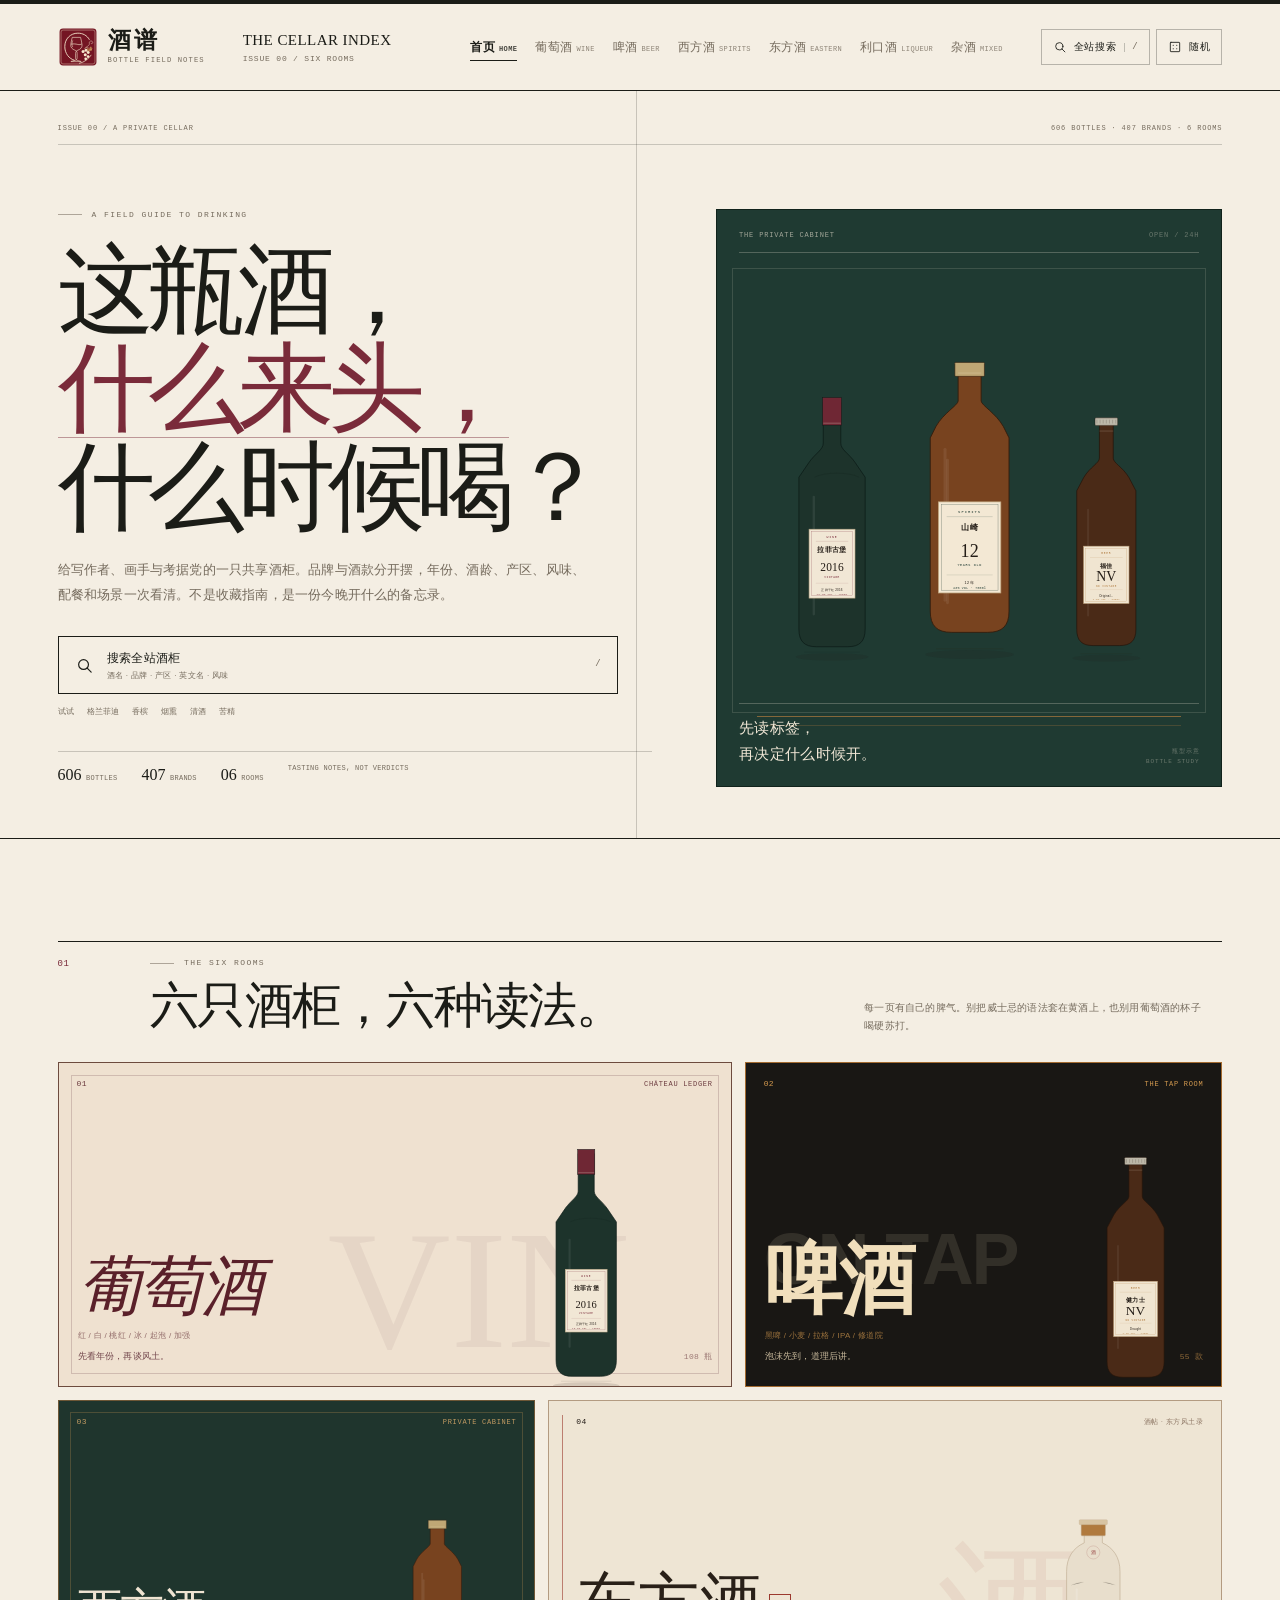
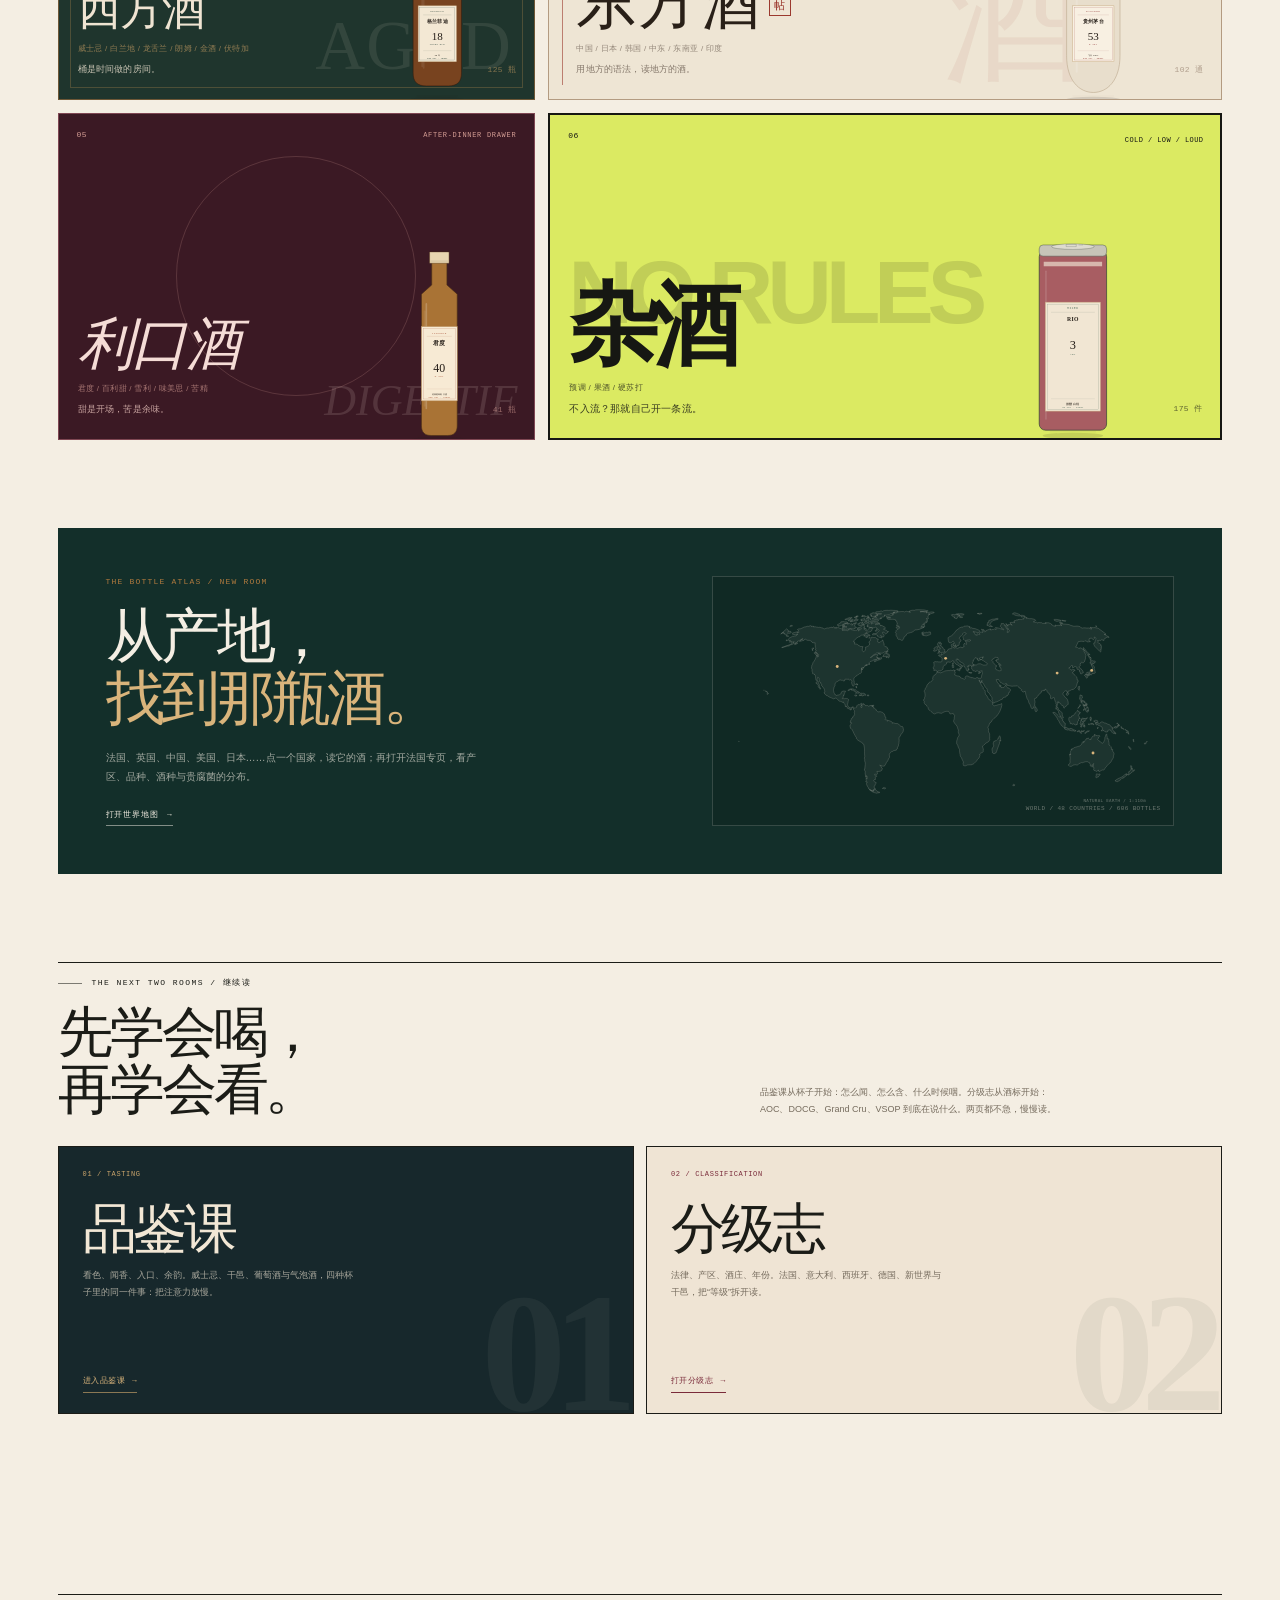
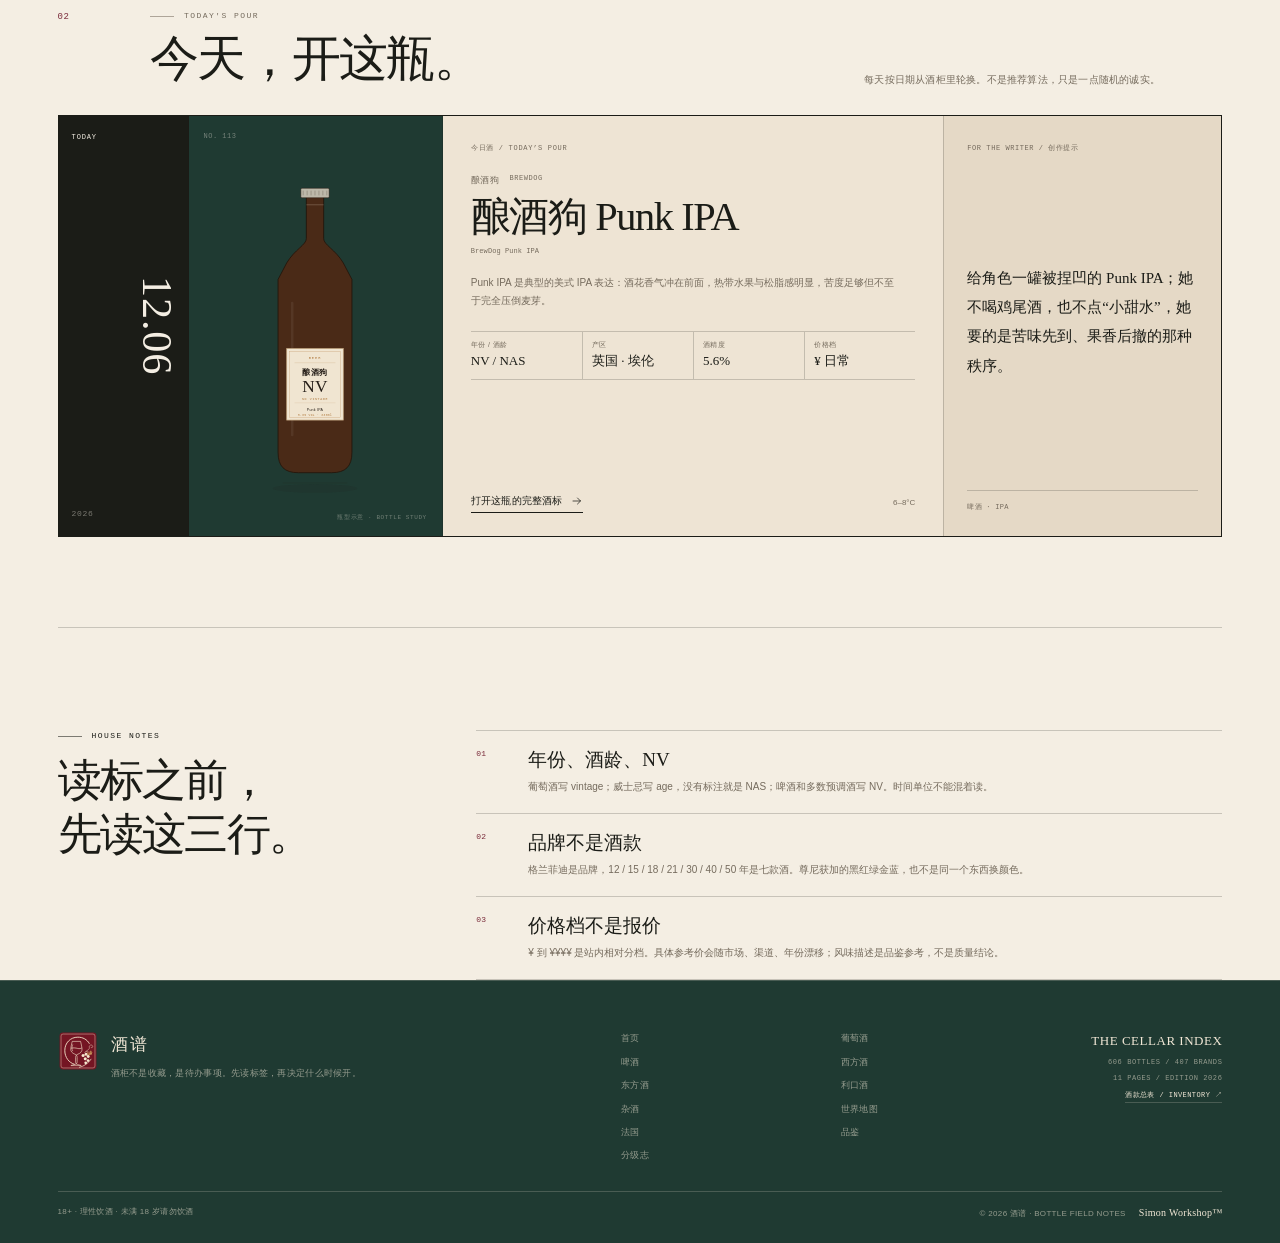
==== commit e4807417: "完成了一次迭代更新" ====
--- a/index.html
+++ b/index.html
@@ -47,7 +47,7 @@
 <main id="main" class="home-page">
   <section class="home-cover">
     <div class="cover-shell shell">
-      <div class="cover-topline"><span>ISSUE 00 / A PRIVATE CELLAR</span><span><span data-total-bottles>214</span> BOTTLES · <span data-total-brands>163</span> BRANDS · 6 ROOMS</span></div>
+      <div class="cover-topline"><span>ISSUE 00 / A PRIVATE CELLAR</span><span><span data-total-bottles>606</span> BOTTLES · <span data-total-brands>407</span> BRANDS · 6 ROOMS</span></div>
       <div class="cover-grid">
         <div class="cover-copy">
           <p class="kicker">A FIELD GUIDE TO DRINKING</p>
@@ -157,7 +157,7 @@
       </div>
       <div class="home-atlas-map" aria-hidden="true">
         <img src="assets/world-mini.svg" alt="">
-        <span class="home-atlas-coord">WORLD / 27 COUNTRIES / 214 BOTTLES</span>
+        <span class="home-atlas-coord">WORLD / 48 COUNTRIES / 606 BOTTLES</span>
       </div>
     </a>
   </section>
@@ -213,7 +213,7 @@
     </nav>
     <div class="foot-data">
       <strong>THE CELLAR INDEX</strong>
-      <span><span data-total-bottles>214</span> BOTTLES / <span data-total-brands>163</span> BRANDS</span>
+      <span><span data-total-bottles>606</span> BOTTLES / <span data-total-brands>407</span> BRANDS</span>
       <span>11 PAGES / EDITION 2026</span>
       <a class="foot-inventory" href="inventory.svg" target="_blank" rel="noopener">酒款总表 / INVENTORY ↗</a>
     </div>
--- a/styles.css
+++ b/styles.css
@@ -2674,3 +2674,232 @@
     transition-duration: 0.01ms !important;
   }
 }
+
+/* ---------------------------------------------------------
+   Phase 2 · drawer additions + random pour
+   --------------------------------------------------------- */
+
+.drawer-verified {
+  display: inline-flex;
+  align-items: center;
+  gap: 5px;
+  border: 0;
+  padding: 2px 0;
+  font-family: var(--mono);
+  font-size: 7.5px;
+  line-height: 1.5;
+  letter-spacing: 0.03em;
+  white-space: nowrap;
+}
+
+.drawer-verified::before {
+  content: "";
+  width: 5px;
+  height: 5px;
+  border-radius: 50%;
+  background: currentColor;
+  opacity: 0.7;
+}
+
+.verify-verified { color: #526b59; }
+.verify-partial { color: #8b6a39; }
+.verify-unverified { color: #817362; }
+
+.serve-detail {
+  display: grid;
+  grid-template-columns: minmax(0, 0.8fr) minmax(0, 1.2fr);
+  gap: 18px;
+  border-top: 1px solid var(--line);
+  margin-top: 14px;
+  padding-top: 10px;
+}
+
+.serve-detail-block h4 {
+  margin: 0;
+  color: var(--ink-muted);
+  font-family: var(--mono);
+  font-size: 7px;
+  font-weight: 400;
+  line-height: 1.5;
+  letter-spacing: 0.1em;
+  text-transform: uppercase;
+}
+
+.serve-detail-block h4 strong {
+  margin-right: 5px;
+  color: var(--ink);
+  font-family: var(--sans);
+  font-size: 10px;
+  font-weight: 500;
+}
+
+.serve-detail-block p {
+  margin-top: 5px;
+  color: var(--ink-soft);
+  font-size: 10px;
+  line-height: 1.75;
+}
+
+.serve-detail-block .tag-cloud {
+  margin-top: 5px;
+}
+
+.drawer-action-buttons {
+  display: flex;
+  flex-wrap: wrap;
+  gap: 7px;
+}
+
+.copy-button {
+  min-height: 42px;
+  padding: 10px 15px;
+  font-size: 10px;
+}
+
+.random-card {
+  position: fixed;
+  z-index: 210;
+  right: 24px;
+  bottom: 24px;
+  width: min(360px, calc(100vw - 32px));
+  border: 1px solid var(--ink);
+  background: var(--paper);
+  color: var(--ink);
+  box-shadow: 0 18px 45px rgba(21, 18, 15, 0.2);
+}
+
+.random-card[hidden] {
+  display: none;
+}
+
+.random-card-head {
+  display: flex;
+  align-items: center;
+  justify-content: space-between;
+  gap: 12px;
+  background: var(--ink);
+  color: var(--cream);
+  padding: 9px 11px 9px 14px;
+}
+
+.random-card-head > span {
+  font-family: var(--mono);
+  font-size: 7px;
+  letter-spacing: 0.09em;
+}
+
+.random-card-close {
+  display: grid;
+  width: 24px;
+  height: 24px;
+  place-items: center;
+  border: 1px solid rgba(237, 227, 210, 0.35);
+  background: transparent;
+  color: var(--cream);
+  padding: 0;
+}
+
+.random-card-close .icon {
+  width: 12px;
+  height: 12px;
+}
+
+.random-card-body {
+  padding: 15px 16px 14px;
+}
+
+.random-card-category {
+  display: block;
+  color: var(--wine);
+  font-family: var(--mono);
+  font-size: 7px;
+  line-height: 1.5;
+  letter-spacing: 0.06em;
+}
+
+.random-card-body h2 {
+  margin: 8px 0 7px;
+  font-family: var(--serif);
+  font-size: 26px;
+  font-weight: 500;
+  line-height: 1.22;
+  letter-spacing: -0.035em;
+}
+
+.random-card-body p {
+  display: -webkit-box;
+  overflow: hidden;
+  color: var(--ink-soft);
+  font-size: 9px;
+  line-height: 1.8;
+  -webkit-box-orient: vertical;
+  -webkit-line-clamp: 4;
+}
+
+.random-card-actions {
+  display: flex;
+  align-items: center;
+  gap: 8px;
+  border-top: 1px solid var(--line);
+  padding: 10px 12px;
+}
+
+.random-card-actions .button {
+  min-height: 36px;
+  flex: 1;
+  padding: 8px 12px;
+  font-size: 9px;
+  letter-spacing: 0.06em;
+}
+
+.random-again {
+  border: 0;
+  background: transparent;
+  color: var(--ink-muted);
+  padding: 8px 0;
+  font-family: var(--mono);
+  font-size: 8px;
+  line-height: 1.4;
+  white-space: nowrap;
+}
+
+.random-again:hover {
+  color: var(--ink);
+}
+
+@media (max-width: 560px) {
+  .serve-detail {
+    grid-template-columns: 1fr;
+    gap: 9px;
+  }
+
+  .drawer-action-buttons {
+    display: grid;
+    grid-template-columns: 1fr;
+    width: 100%;
+  }
+
+  .random-card {
+    right: 10px;
+    bottom: 10px;
+    left: 10px;
+    width: auto;
+  }
+
+  .random-card-body h2 {
+    font-size: 24px;
+  }
+}
+
+.random-card-body[data-random-open] {
+  cursor: pointer;
+}
+
+.craft-text {
+  border-left: 2px solid var(--line-gold);
+  margin-top: 11px;
+  color: var(--ink-soft);
+  padding-left: 13px;
+  font-size: 10px;
+  line-height: 1.85;
+}
